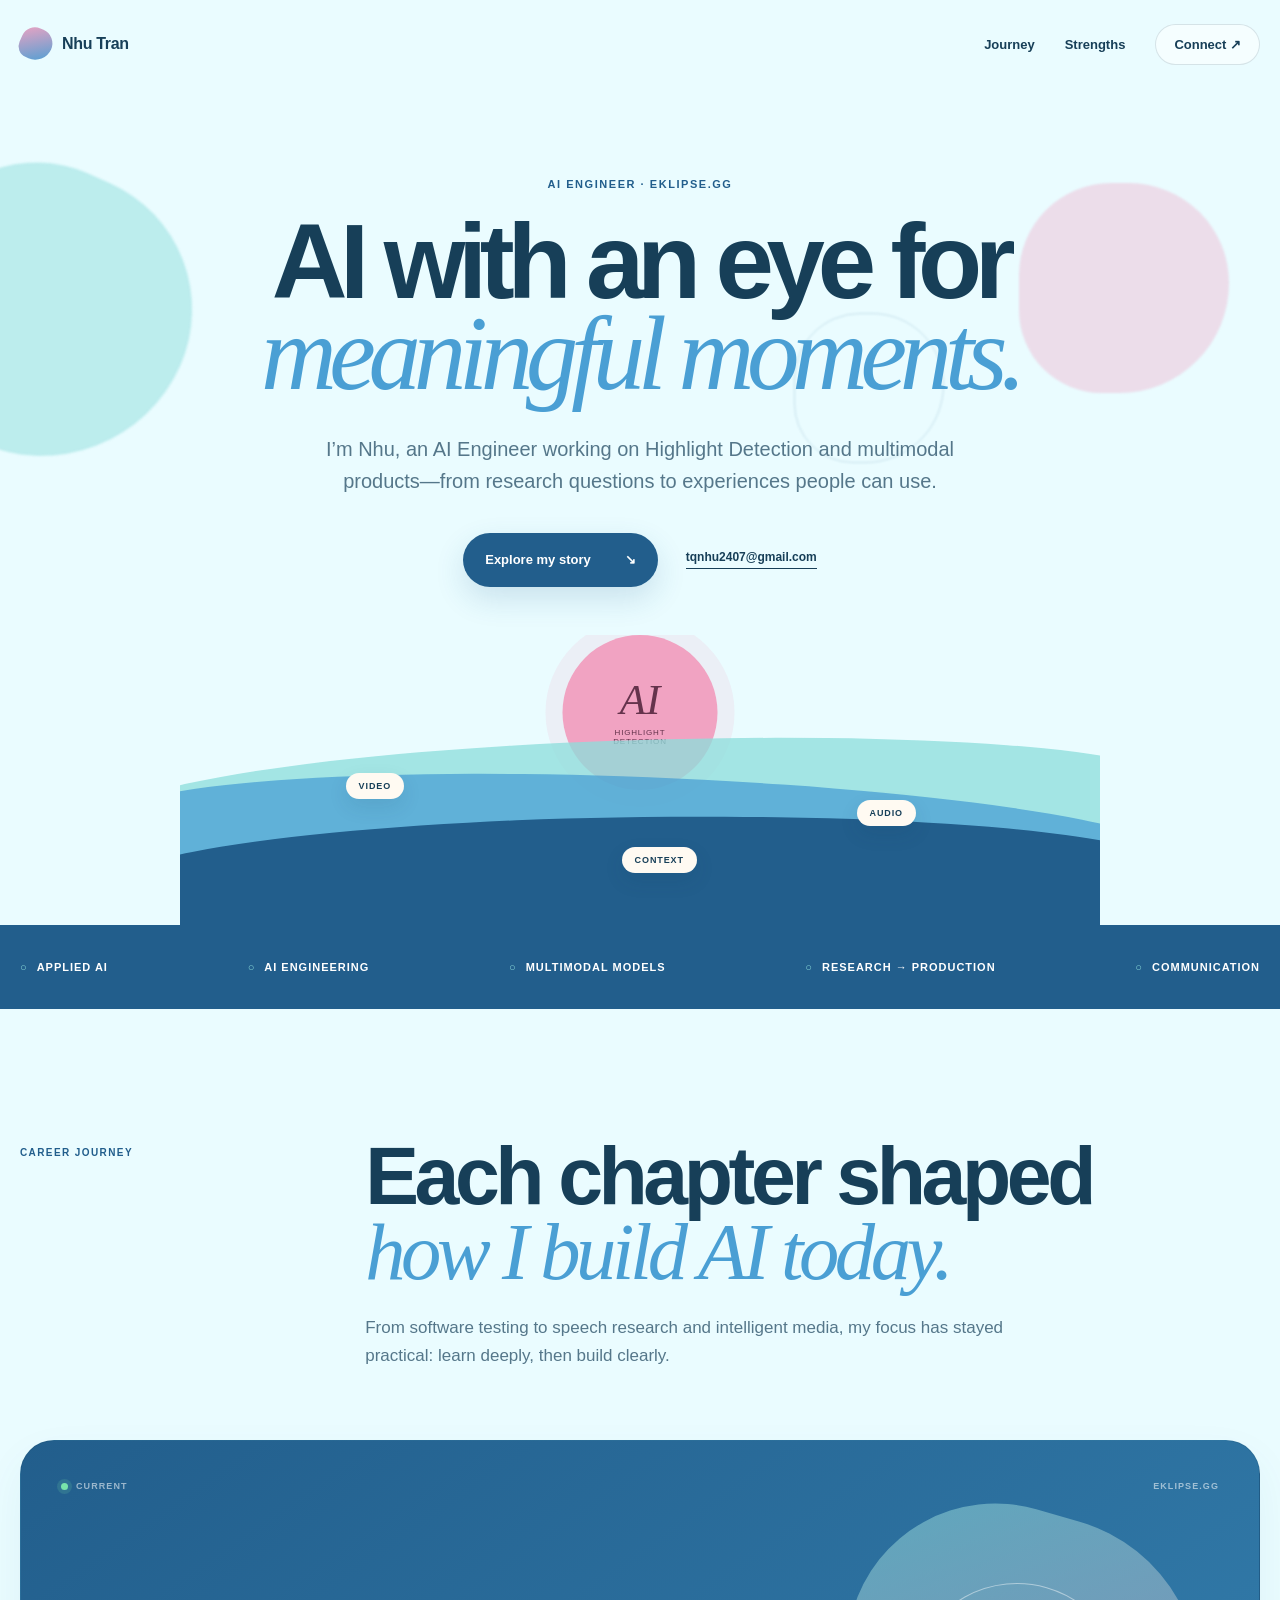
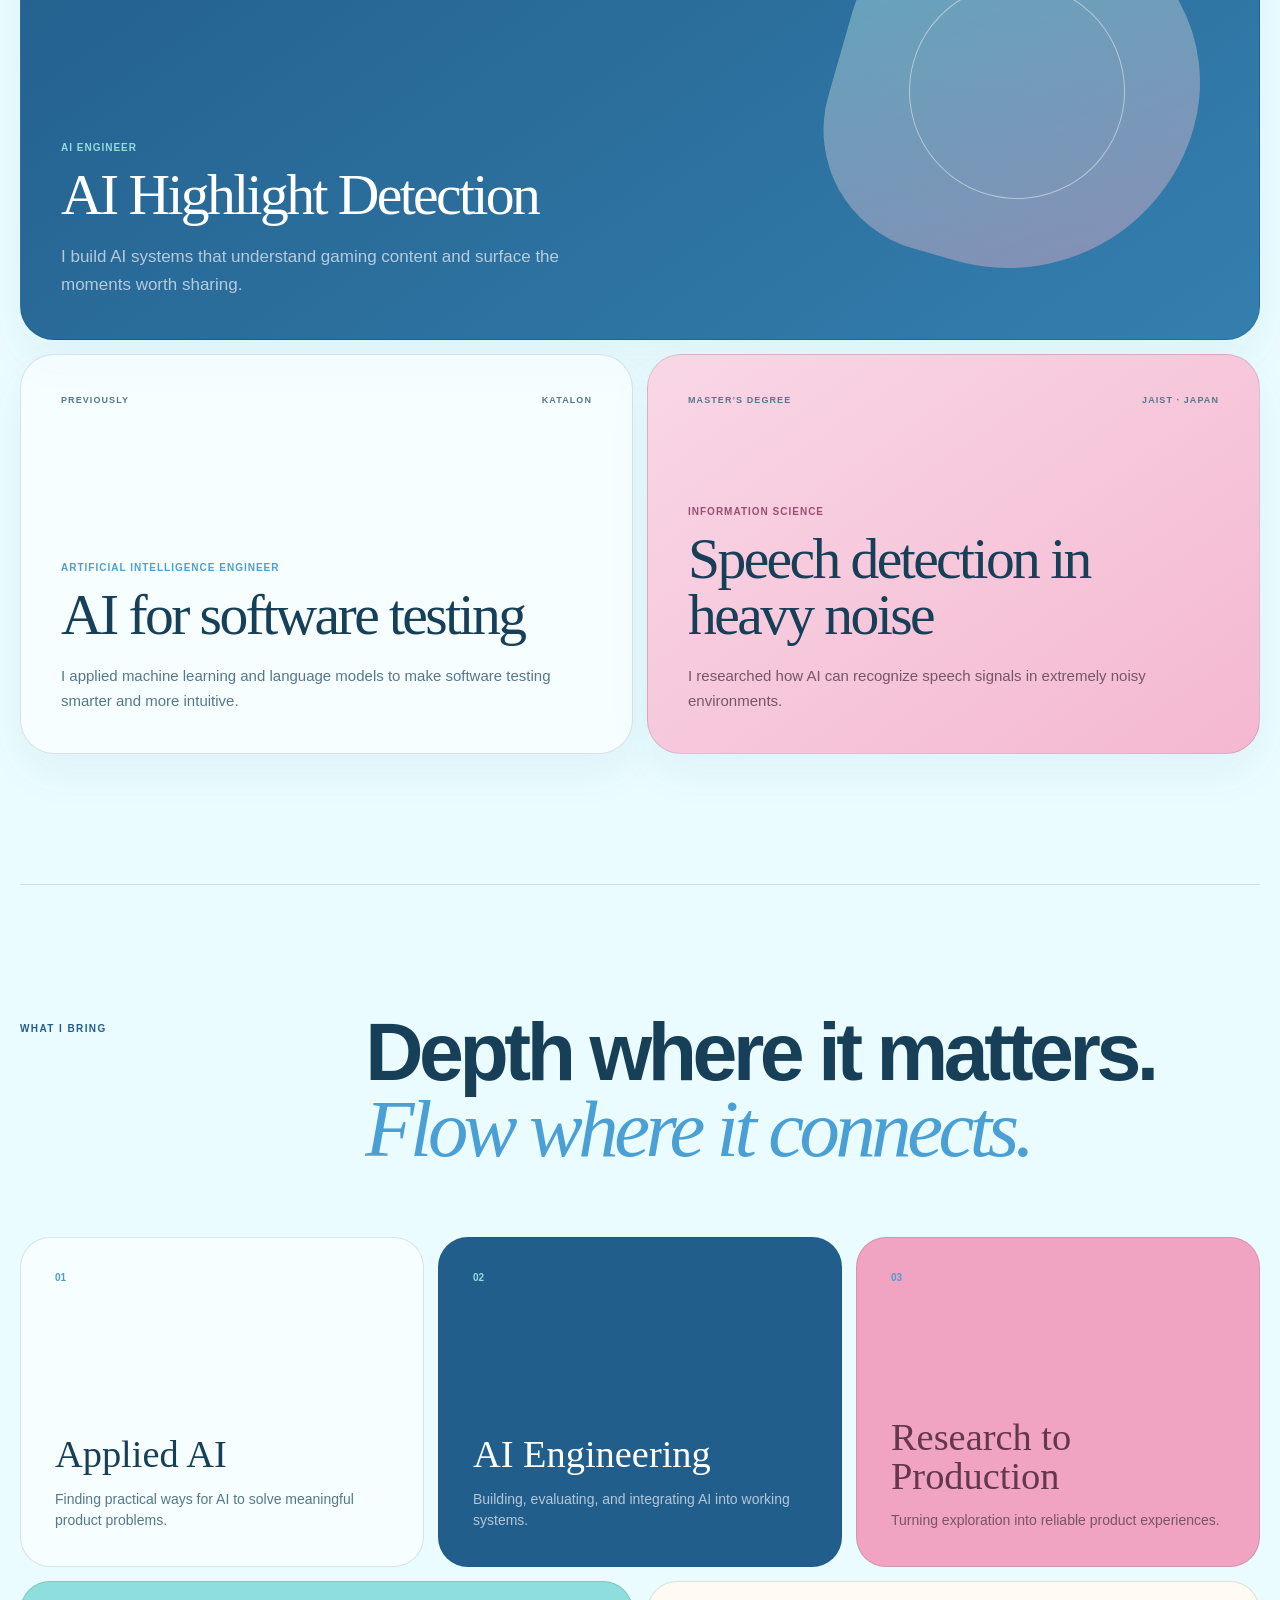
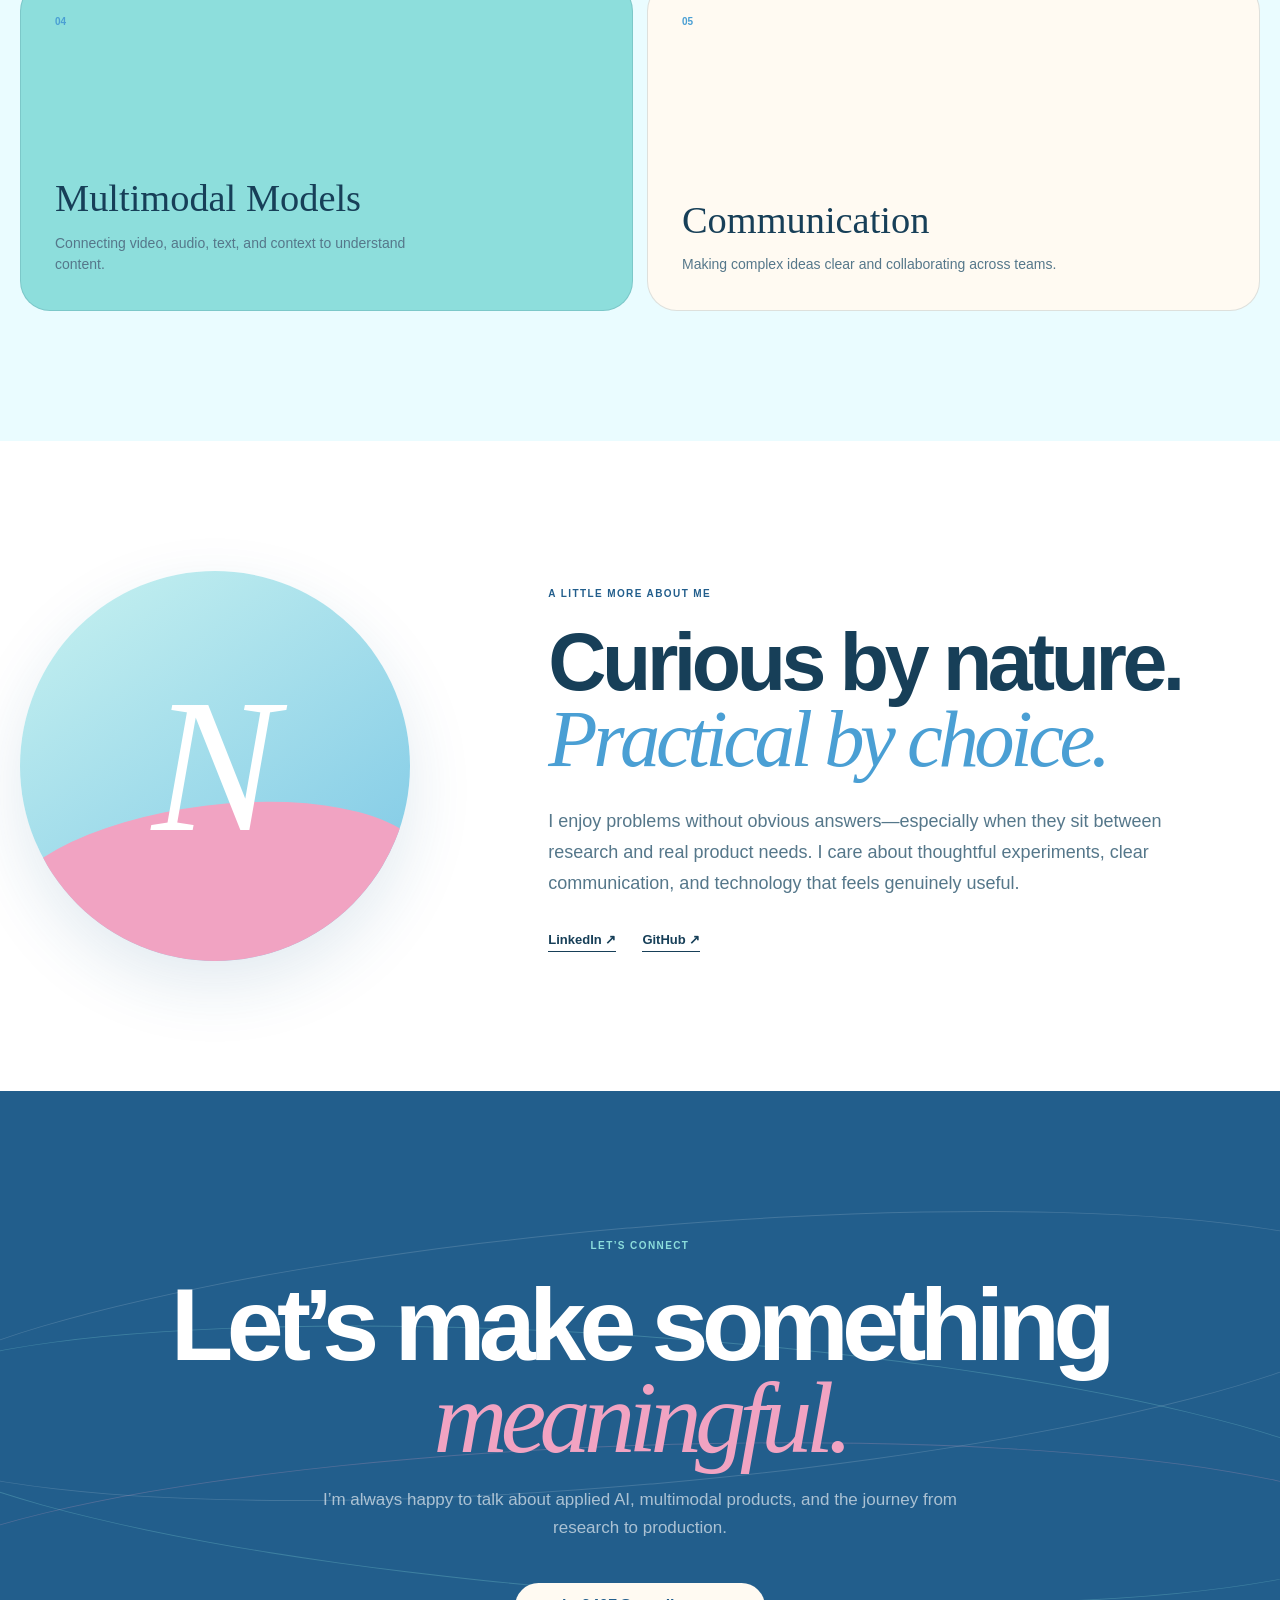
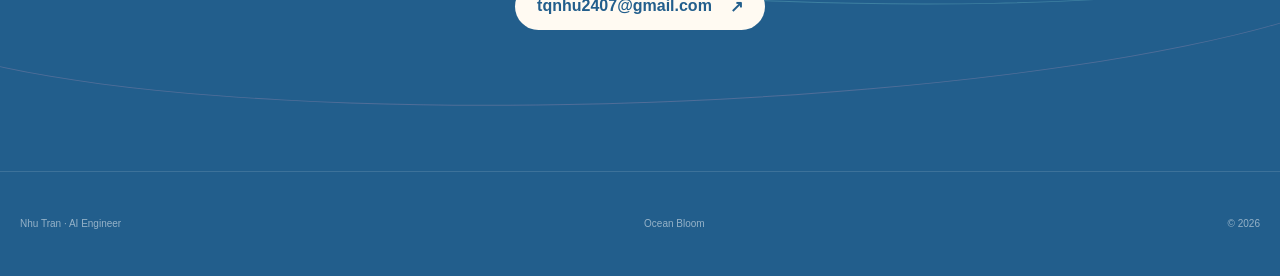
==== index.html @ f8440cf5 "Initial Ocean Bloom portfolio" ====
<!doctype html>
<html lang="en">
  <head>
    <meta charset="UTF-8" />
    <meta name="viewport" content="width=device-width, initial-scale=1.0" />
    <meta name="description" content="Portfolio of Tran Quynh Nhu, an AI Engineer working on AI Highlight Detection, applied AI, and multimodal products." />
    <meta name="theme-color" content="#eafcff" />
    <meta property="og:type" content="website" />
    <meta property="og:title" content="Tran Quynh Nhu — AI Engineer" />
    <meta property="og:description" content="Applied AI, Highlight Detection, multimodal models, and research-to-production engineering." />
    <meta property="og:image" content="/assets/og.png" />
    <meta name="twitter:card" content="summary_large_image" />
    <meta name="twitter:title" content="Tran Quynh Nhu — AI Engineer" />
    <meta name="twitter:description" content="Applied AI, Highlight Detection, multimodal models, and research-to-production engineering." />
    <meta name="twitter:image" content="/assets/og.png" />
    <title>Tran Quynh Nhu — AI Engineer</title>
    <link rel="icon" href="assets/favicon.svg" type="image/svg+xml" />
    <link rel="stylesheet" href="ocean-bloom.css" />
    <script src="script.js" defer></script>
  </head>
  <body>
    <a class="skip" href="#main">Skip to content</a>
    <header class="nav-wrap">
      <a class="logo" href="#top"><i></i>Nhu Tran</a>
      <nav><a href="#journey">Journey</a><a href="#strengths">Strengths</a><a class="contact-pill" href="mailto:tqnhu2407@gmail.com">Connect ↗</a></nav>
    </header>
    <main id="main">
      <section id="top" class="hero">
        <div class="bloom-field" aria-hidden="true"><span class="bloom bloom-a"></span><span class="bloom bloom-b"></span><span class="bloom bloom-c"></span></div>
        <div class="hero-copy reveal">
          <p class="eyebrow">AI Engineer · Eklipse.gg</p>
          <h1>AI with an eye for <em>meaningful moments.</em></h1>
          <p class="intro">I’m Nhu, an AI Engineer working on Highlight Detection and multimodal products—from research questions to experiences people can use.</p>
          <div class="hero-actions"><a class="primary" href="#journey">Explore my story <span>↘</span></a><a class="text-link" href="mailto:tqnhu2407@gmail.com">tqnhu2407@gmail.com</a></div>
        </div>
        <div class="ocean-stage reveal" aria-label="Abstract ocean waves representing multimodal signals">
          <div class="sun-disc"><span>AI</span><small>highlight<br />detection</small></div>
          <div class="water water-back"></div><div class="water water-mid"></div><div class="water water-front"></div>
          <div class="signal-label label-video">Video</div><div class="signal-label label-audio">Audio</div><div class="signal-label label-context">Context</div>
        </div>
      </section>
      <div class="tide-line"><span>Applied AI</span><span>AI Engineering</span><span>Multimodal Models</span><span>Research → Production</span><span>Communication</span></div>

      <section id="journey" class="section ocean-journey">
        <div class="section-head reveal">
          <p class="section-kicker">Career journey</p>
          <h2>Each chapter shaped<br /><em>how I build AI today.</em></h2>
          <p>From software testing to speech research and intelligent media, my focus has stayed practical: learn deeply, then build clearly.</p>
        </div>
        <div class="story-waterline">
          <article class="story-card story-current reveal">
            <div class="story-meta"><span><i></i> Current</span><span>Eklipse.gg</span></div>
            <div><p>AI Engineer</p><h3>AI Highlight Detection</h3><small>I build AI systems that understand gaming content and surface the moments worth sharing.</small></div>
            <span class="story-bloom" aria-hidden="true"></span>
          </article>
          <article class="story-card reveal">
            <div class="story-meta"><span>Previously</span><span>Katalon</span></div>
            <div><p>Artificial Intelligence Engineer</p><h3>AI for software testing</h3><small>I applied machine learning and language models to make software testing smarter and more intuitive.</small></div>
          </article>
          <article class="story-card story-study reveal">
            <div class="story-meta"><span>Master’s degree</span><span>JAIST · Japan</span></div>
            <div><p>Information Science</p><h3>Speech detection in heavy noise</h3><small>I researched how AI can recognize speech signals in extremely noisy environments.</small></div>
          </article>
        </div>
      </section>

      <section id="strengths" class="section ocean-strengths">
        <div class="section-head reveal">
          <p class="section-kicker">What I bring</p>
          <h2>Depth where it matters.<br /><em>Flow where it connects.</em></h2>
        </div>
        <div class="strength-pool">
          <article class="pool-card pool-applied reveal"><span>01</span><h3>Applied AI</h3><p>Finding practical ways for AI to solve meaningful product problems.</p></article>
          <article class="pool-card pool-engineering reveal"><span>02</span><h3>AI Engineering</h3><p>Building, evaluating, and integrating AI into working systems.</p></article>
          <article class="pool-card pool-research reveal"><span>03</span><h3>Research to Production</h3><p>Turning exploration into reliable product experiences.</p></article>
          <article class="pool-card pool-multimodal reveal"><span>04</span><h3>Multimodal Models</h3><p>Connecting video, audio, text, and context to understand content.</p></article>
          <article class="pool-card pool-communication reveal"><span>05</span><h3>Communication</h3><p>Making complex ideas clear and collaborating across teams.</p></article>
        </div>
      </section>

      <section class="ocean-about">
        <div class="about-art reveal" aria-hidden="true"><span></span><i>N</i></div>
        <div class="about-copy reveal">
          <p class="section-kicker">A little more about me</p>
          <h2>Curious by nature.<br /><em>Practical by choice.</em></h2>
          <p>I enjoy problems without obvious answers—especially when they sit between research and real product needs. I care about thoughtful experiments, clear communication, and technology that feels genuinely useful.</p>
          <div class="socials"><a href="https://www.linkedin.com/in/tqnhu2407/" target="_blank" rel="noreferrer">LinkedIn ↗</a><a href="https://github.com/tqnhu2407" target="_blank" rel="noreferrer">GitHub ↗</a></div>
        </div>
      </section>

      <section class="ocean-contact">
        <div class="contact-waves" aria-hidden="true"><span></span><span></span><span></span></div>
        <div class="contact-copy reveal">
          <p class="section-kicker">Let’s connect</p>
          <h2>Let’s make something<br /><em>meaningful.</em></h2>
          <p>I’m always happy to talk about applied AI, multimodal products, and the journey from research to production.</p>
          <a href="mailto:tqnhu2407@gmail.com">tqnhu2407@gmail.com <span>↗</span></a>
        </div>
      </section>
    </main>
    <footer><span>Nhu Tran · AI Engineer</span><span>Ocean Bloom</span><span>© <span data-year>2026</span></span></footer>
  </body>
</html>
---- ocean-bloom.css ----
:root{--foam:#eafcff;--ink:#173f58;--muted:#55778a;--ocean:#4a9fd4;--deep:#225e8c;--aqua:#8ddedc;--pink:#f1a3c2;--cream:#fffaf2;--line:rgba(23,63,88,.14)}
*{box-sizing:border-box}html{scroll-behavior:smooth}body{margin:0;background:var(--foam);color:var(--ink);font-family:"Avenir Next",Inter,ui-sans-serif,-apple-system,BlinkMacSystemFont,"Segoe UI",sans-serif}.skip{position:fixed;top:8px;left:8px;transform:translateY(-160%);z-index:99;background:var(--ink);color:white;padding:10px}.skip:focus{transform:none}a{color:inherit}.variant-switcher{min-height:38px;padding:0 max(20px,calc((100vw - 1240px)/2));display:flex;align-items:center;justify-content:flex-end;gap:22px;background:var(--deep);color:white;font-size:10px}.variant-switcher span{margin-right:auto;color:#c9f5f2;text-transform:uppercase;letter-spacing:.1em}.variant-switcher a{text-decoration:none;opacity:.63}.variant-switcher a:hover{opacity:1}
.nav-wrap{width:min(calc(100% - 40px),1240px);min-height:88px;margin:auto;display:flex;align-items:center;justify-content:space-between}.logo{display:flex;align-items:center;gap:10px;text-decoration:none;font-size:16px;font-weight:760;letter-spacing:-.02em}.logo i{width:32px;height:32px;border-radius:48% 52% 60% 40%;background:linear-gradient(145deg,var(--pink),var(--ocean));transform:rotate(24deg)}nav{display:flex;align-items:center;gap:30px}nav a{text-decoration:none;font-size:13px;font-weight:650}.contact-pill{padding:12px 18px;border:1px solid var(--line);border-radius:999px;background:rgba(255,255,255,.5)}
.hero{position:relative;min-height:800px;padding:60px max(20px,calc((100vw - 1240px)/2)) 0;display:grid;grid-template-columns:1fr;overflow:hidden}.bloom-field{position:absolute;inset:0;pointer-events:none}.bloom{position:absolute;border-radius:48% 52% 57% 43%;filter:blur(1px);animation:float 8s ease-in-out infinite alternate}.bloom-a{width:290px;height:290px;left:-100px;top:80px;background:rgba(141,222,220,.5);transform:rotate(24deg)}.bloom-b{width:210px;height:210px;right:4%;top:95px;background:rgba(241,163,194,.35);animation-delay:-3s}.bloom-c{width:150px;height:150px;left:62%;top:225px;border:1px solid rgba(34,94,140,.18);animation-delay:-5s}.hero-copy{position:relative;z-index:3;max-width:1050px;margin:30px auto 0;text-align:center}.eyebrow{margin:0 0 26px;color:var(--deep);font-size:11px;font-weight:750;text-transform:uppercase;letter-spacing:.14em}h1{margin:0;font-size:clamp(62px,8.2vw,118px);line-height:.88;letter-spacing:-.07em;font-weight:600}h1 em{display:block;font-family:Georgia,"Times New Roman",serif;font-weight:400;color:var(--ocean)}.intro{max-width:670px;margin:32px auto 0;color:var(--muted);font-size:20px;line-height:1.6}.hero-actions{margin-top:36px;display:flex;align-items:center;justify-content:center;gap:28px}.primary{min-height:54px;padding:0 22px;display:inline-flex;align-items:center;gap:34px;border-radius:999px;background:var(--deep);color:white;text-decoration:none;font-size:13px;font-weight:750;box-shadow:0 12px 30px rgba(34,94,140,.16)}.text-link{padding-bottom:4px;border-bottom:1px solid currentColor;text-decoration:none;font-size:12px;font-weight:700}
.ocean-stage{position:relative;z-index:2;align-self:end;width:min(100%,920px);height:290px;margin:48px auto 0;overflow:hidden}.sun-disc{position:absolute;z-index:2;left:50%;top:0;width:155px;height:155px;transform:translateX(-50%);display:flex;flex-direction:column;align-items:center;justify-content:center;border-radius:50%;background:var(--pink);color:#65334c;box-shadow:0 0 0 17px rgba(241,163,194,.15)}.sun-disc span{font:italic 43px/1 Georgia,serif}.sun-disc small{margin-top:7px;font-size:8px;text-transform:uppercase;letter-spacing:.1em;text-align:center}.water{position:absolute;left:-8%;width:116%;height:220px;border-radius:48% 52% 0 0/28% 28% 0 0}.water-back{z-index:3;top:105px;background:rgba(141,222,220,.76);transform:rotate(-2deg)}.water-mid{z-index:4;top:142px;background:rgba(74,159,212,.74);transform:rotate(2deg)}.water-front{z-index:5;top:182px;background:var(--deep);transform:rotate(-1deg)}.signal-label{position:absolute;z-index:6;padding:8px 13px;border-radius:999px;background:var(--cream);box-shadow:0 8px 20px rgba(23,63,88,.1);font-size:9px;font-weight:800;text-transform:uppercase;letter-spacing:.1em}.label-video{left:18%;top:138px}.label-audio{right:20%;top:165px}.label-context{left:48%;top:212px}.tide-line{min-height:84px;padding:0 max(20px,calc((100vw - 1240px)/2));display:flex;align-items:center;justify-content:space-between;gap:24px;background:var(--deep);color:white;font-size:11px;font-weight:700;text-transform:uppercase;letter-spacing:.09em}.tide-line span::before{content:"○";margin-right:9px;color:var(--aqua)}
.reveal{opacity:0;transform:translateY(20px);transition:opacity .7s ease,transform .7s ease}.reveal.is-visible{opacity:1;transform:none}@keyframes float{to{transform:translateY(18px) rotate(12deg)}}
.section{width:min(calc(100% - 40px),1240px);margin:auto;padding:130px 0}.section-head{display:grid;grid-template-columns:.3fr 1fr;gap:28px 6vw;align-items:start;margin-bottom:70px}.section-kicker{margin:8px 0 0;color:var(--deep);font-size:10px;font-weight:800;text-transform:uppercase;letter-spacing:.14em}.section-head h2,.about-copy h2{margin:0;font-size:clamp(48px,6.3vw,82px);line-height:.94;letter-spacing:-.055em;font-weight:600}.section-head h2 em,.about-copy h2 em{font-family:Georgia,"Times New Roman",serif;font-weight:400;color:var(--ocean)}.section-head>p:last-child{grid-column:2;max-width:650px;margin:-4px 0 0;color:var(--muted);font-size:17px;line-height:1.65}
.story-waterline{display:grid;grid-template-columns:1fr 1fr;gap:14px}.story-card{position:relative;min-height:400px;padding:40px;display:flex;flex-direction:column;overflow:hidden;border:1px solid var(--line);border-radius:34px;background:rgba(255,255,255,.55);box-shadow:0 18px 45px rgba(34,94,140,.06)}.story-current{min-height:500px;grid-column:1/-1;background:linear-gradient(145deg,var(--deep),#347fae);color:white}.story-study{background:linear-gradient(145deg,#f9d7e6,#f4b8d0)}.story-meta{position:relative;z-index:2;display:flex;justify-content:space-between;gap:20px;color:var(--muted);font-size:9px;font-weight:800;text-transform:uppercase;letter-spacing:.12em}.story-current .story-meta{color:rgba(255,255,255,.55)}.story-meta span:first-child{display:flex;align-items:center;gap:8px}.story-meta i{width:7px;height:7px;border-radius:50%;background:#78e4aa;box-shadow:0 0 0 4px rgba(120,228,170,.15)}.story-card>div:nth-child(2){position:relative;z-index:2;max-width:630px;margin-top:auto}.story-card>div:nth-child(2)>p{margin:0 0 14px;color:var(--ocean);font-size:10px;font-weight:800;text-transform:uppercase;letter-spacing:.1em}.story-current>div:nth-child(2)>p{color:var(--aqua)}.story-study>div:nth-child(2)>p{color:#9a4e72}.story-card h3{margin:0;font:400 clamp(34px,4.5vw,60px)/.98 Georgia,"Times New Roman",serif;letter-spacing:-.045em}.story-card small{display:block;max-width:550px;margin-top:20px;color:var(--muted);font-size:15px;line-height:1.65}.story-current small{color:rgba(255,255,255,.65);font-size:17px}.story-study small{color:#75556a}.story-bloom{position:absolute;width:360px;height:360px;right:5%;top:14%;border-radius:47% 53% 61% 39%;background:linear-gradient(145deg,rgba(141,222,220,.52),rgba(241,163,194,.45));transform:rotate(16deg)}.story-bloom::before{content:"";position:absolute;inset:20%;border:1px solid rgba(255,255,255,.45);border-radius:50%}
.ocean-strengths{border-top:1px solid var(--line)}.strength-pool{display:grid;grid-template-columns:repeat(6,1fr);gap:14px}.pool-card{min-height:330px;padding:34px;grid-column:span 2;display:flex;flex-direction:column;border-radius:30px;background:rgba(255,255,255,.55);border:1px solid var(--line)}.pool-card:nth-child(4),.pool-card:nth-child(5){grid-column:span 3}.pool-card>span{color:var(--ocean);font-size:10px;font-weight:850}.pool-card h3{margin:auto 0 15px;font:400 clamp(27px,3vw,40px)/1 Georgia,"Times New Roman",serif}.pool-card p{max-width:380px;margin:0;color:var(--muted);font-size:14px;line-height:1.55}.pool-engineering{background:var(--deep);color:white}.pool-engineering p{color:rgba(255,255,255,.65)}.pool-engineering>span{color:var(--aqua)}.pool-research{background:var(--pink);color:#63374d}.pool-research p{color:#765568}.pool-multimodal{background:var(--aqua)}.pool-communication{background:var(--cream)}
.ocean-about{padding:130px max(20px,calc((100vw - 1240px)/2));display:grid;grid-template-columns:.72fr 1.28fr;gap:10vw;align-items:center;background:white}.about-art{position:relative;width:min(100%,390px);aspect-ratio:1;display:grid;place-items:center;border-radius:50%;background:linear-gradient(145deg,#c8f2f0,#78c5e5);overflow:hidden;box-shadow:0 24px 65px rgba(34,94,140,.13)}.about-art>span{position:absolute;width:110%;height:44%;left:-5%;bottom:-4%;border-radius:50% 50% 0 0;background:var(--pink);transform:rotate(-7deg)}.about-art i{position:relative;z-index:2;font:italic clamp(100px,15vw,190px)/1 Georgia,serif;color:white}.about-copy .section-kicker{margin-bottom:26px}.about-copy>p:last-of-type{max-width:680px;margin:30px 0 0;color:var(--muted);font-size:18px;line-height:1.7}.socials{display:flex;gap:26px;margin-top:34px}.socials a{padding-bottom:4px;border-bottom:1px solid currentColor;text-decoration:none;font-size:13px;font-weight:700}
.ocean-contact{position:relative;min-height:680px;padding:120px 20px;display:grid;place-items:center;overflow:hidden;background:var(--deep);color:white;text-align:center}.contact-waves{position:absolute;inset:0}.contact-waves span{position:absolute;width:120%;height:38%;left:-10%;border:1px solid rgba(255,255,255,.15);border-radius:50%;transform:rotate(-5deg)}.contact-waves span:nth-child(1){top:20%}.contact-waves span:nth-child(2){top:36%;border-color:rgba(141,222,220,.26);transform:rotate(4deg)}.contact-waves span:nth-child(3){top:52%;border-color:rgba(241,163,194,.22);transform:rotate(-2deg)}.contact-copy{position:relative;z-index:2}.contact-copy .section-kicker{color:var(--aqua)}.contact-copy h2{margin:28px 0 22px;font-size:clamp(55px,8vw,104px);line-height:.9;letter-spacing:-.065em}.contact-copy h2 em{font-family:Georgia,"Times New Roman",serif;font-weight:400;color:var(--pink)}.contact-copy>p:not(.section-kicker){max-width:640px;margin:auto;color:rgba(255,255,255,.62);font-size:17px;line-height:1.6}.contact-copy>a{display:inline-flex;gap:18px;margin-top:42px;padding:14px 22px;border-radius:999px;background:var(--cream);color:var(--deep);text-decoration:none;font-size:16px;font-weight:750}footer{min-height:105px;padding:0 max(20px,calc((100vw - 1240px)/2));display:flex;align-items:center;justify-content:space-between;gap:25px;background:var(--deep);color:rgba(255,255,255,.52);border-top:1px solid rgba(255,255,255,.12);font-size:10px}
@media(max-width:900px){.hero{min-height:760px}.variant-switcher a:nth-of-type(2){display:none}.tide-line span:nth-child(n+4){display:none}.section-head{grid-template-columns:1fr}.section-head>p:last-child{grid-column:1}.story-bloom{opacity:.28}.story-card>div:nth-child(2){max-width:70%}.pool-card{grid-column:span 3}.pool-card:nth-child(4),.pool-card:nth-child(5){grid-column:span 3}.ocean-about{grid-template-columns:1fr;gap:70px}.about-art{width:min(70vw,370px)}}
@media(max-width:620px){.variant-switcher{gap:14px}.variant-switcher a:nth-of-type(1){display:none}.nav-wrap,.section{width:min(calc(100% - 28px),1240px)}nav>a:not(.contact-pill){display:none}.hero{min-height:740px;padding-top:48px}h1{font-size:clamp(54px,17vw,78px)}.intro{font-size:17px}.hero-actions{align-items:center;flex-direction:column}.ocean-stage{height:245px}.tide-line span:nth-child(n+3){display:none}.section{padding:95px 0}.section-head h2,.about-copy h2{font-size:clamp(45px,14vw,64px)}.story-waterline{grid-template-columns:1fr}.story-current{grid-column:auto}.story-card{min-height:390px;padding:30px}.story-card>div:nth-child(2){max-width:none}.story-bloom{width:260px;height:260px}.pool-card,.pool-card:nth-child(4),.pool-card:nth-child(5){grid-column:span 6;min-height:285px}.ocean-about{padding-top:95px;padding-bottom:95px}.contact-copy h2{font-size:clamp(52px,15vw,76px)}footer{padding:30px 20px;flex-direction:column}}
@media(prefers-reduced-motion:reduce){*{scroll-behavior:auto!important;animation:none!important;transition:none!important}.reveal{opacity:1;transform:none}}
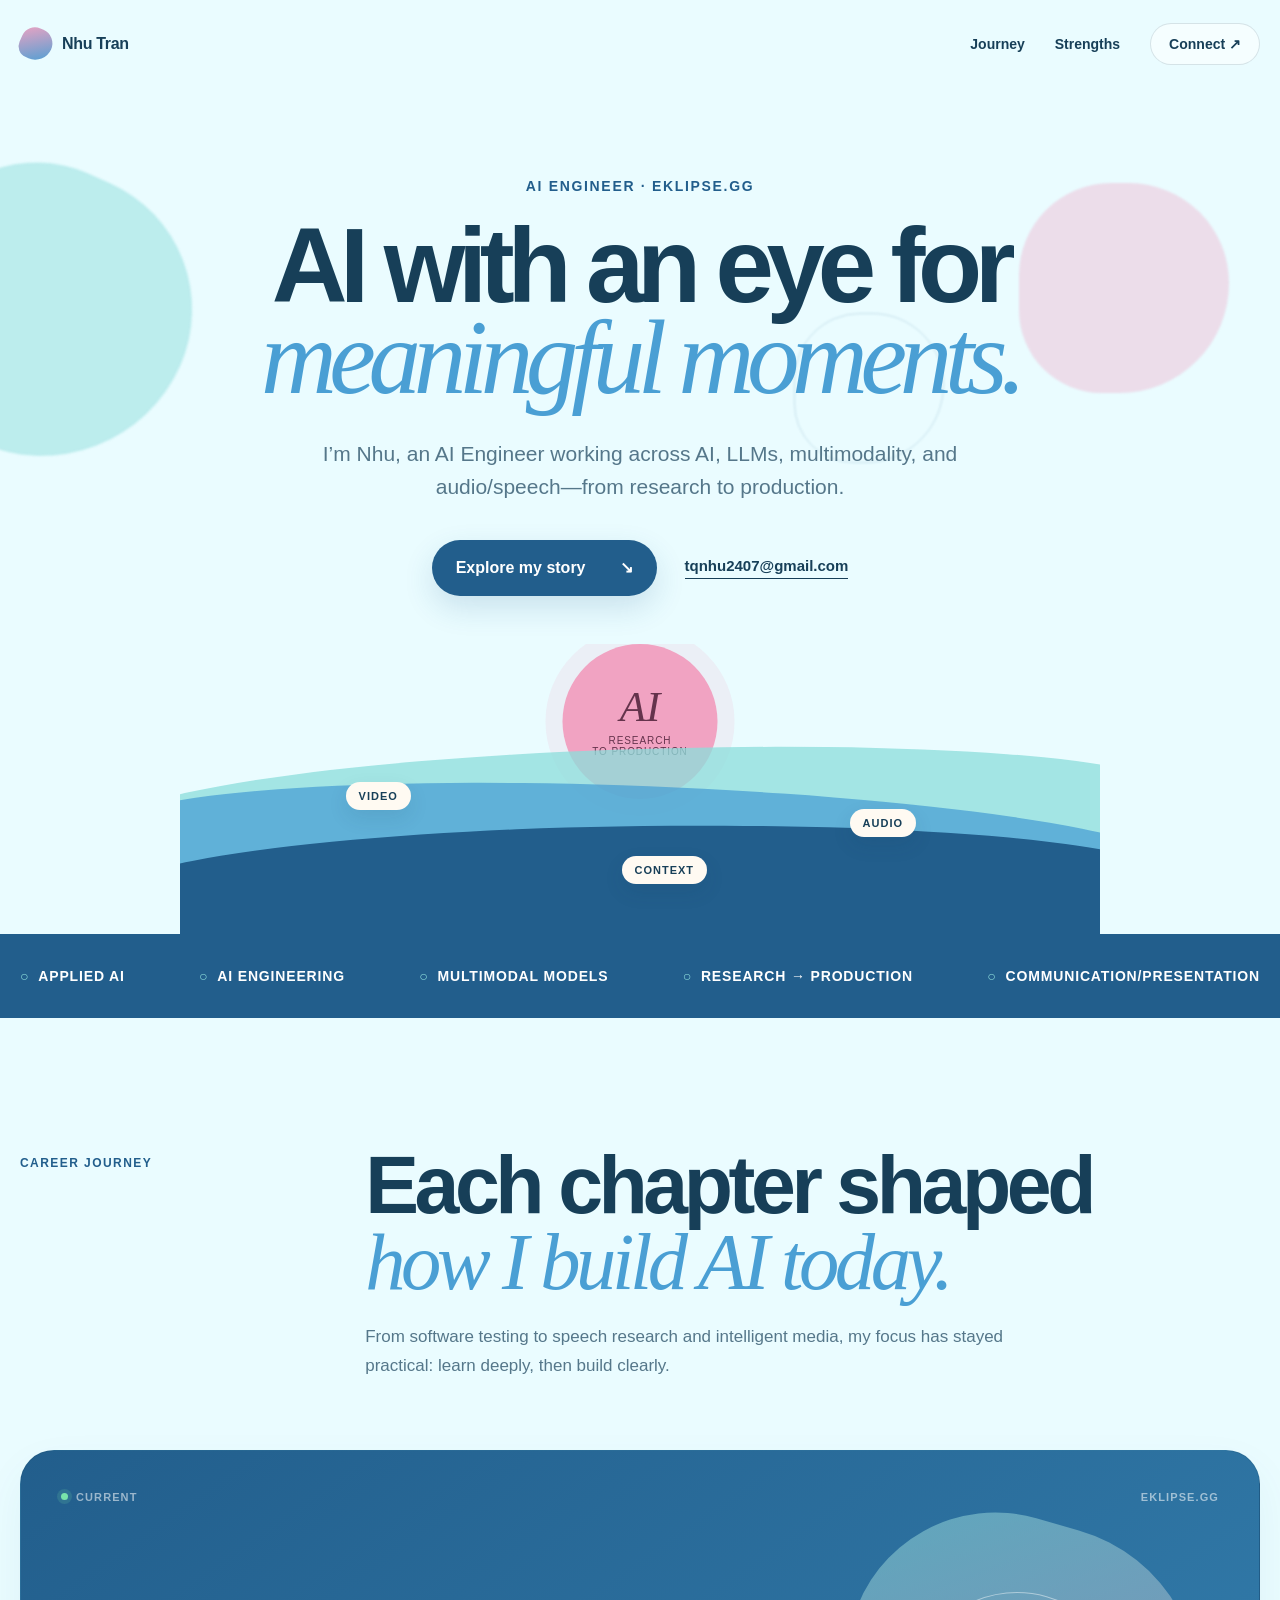
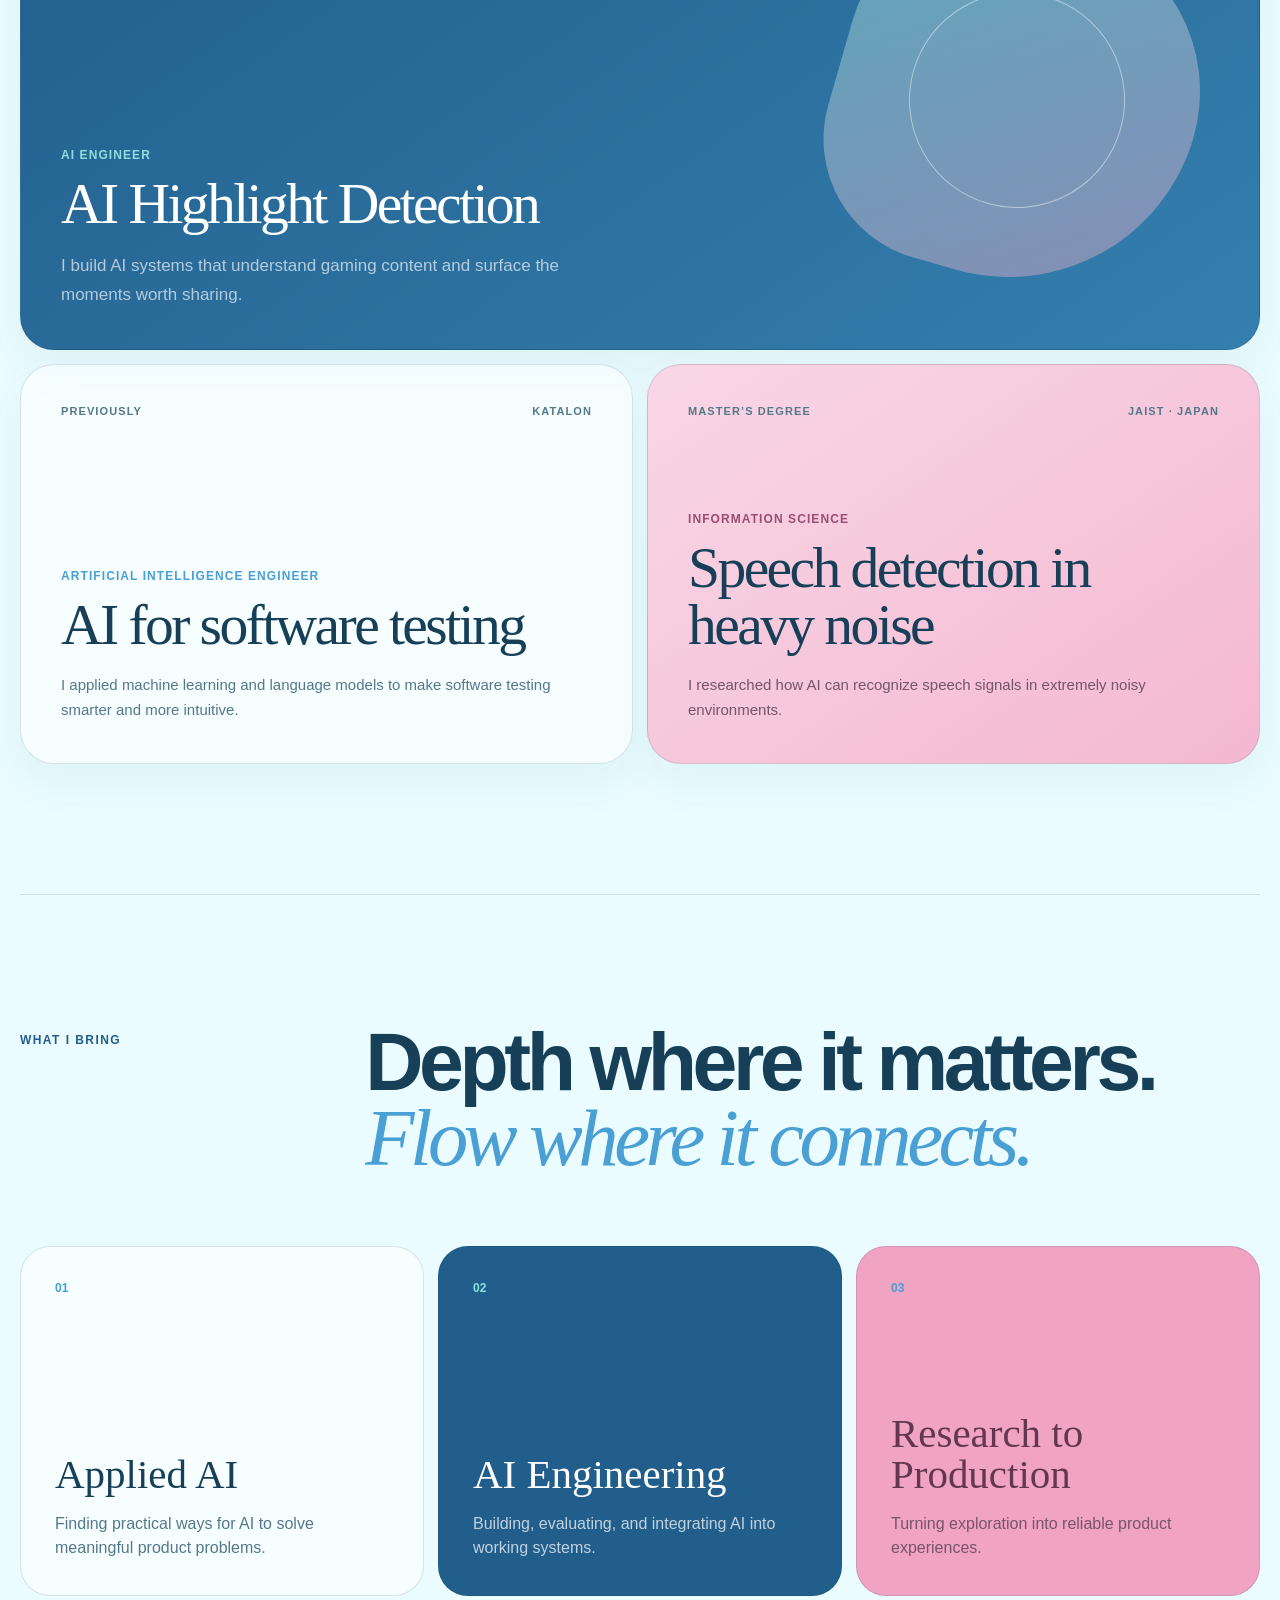
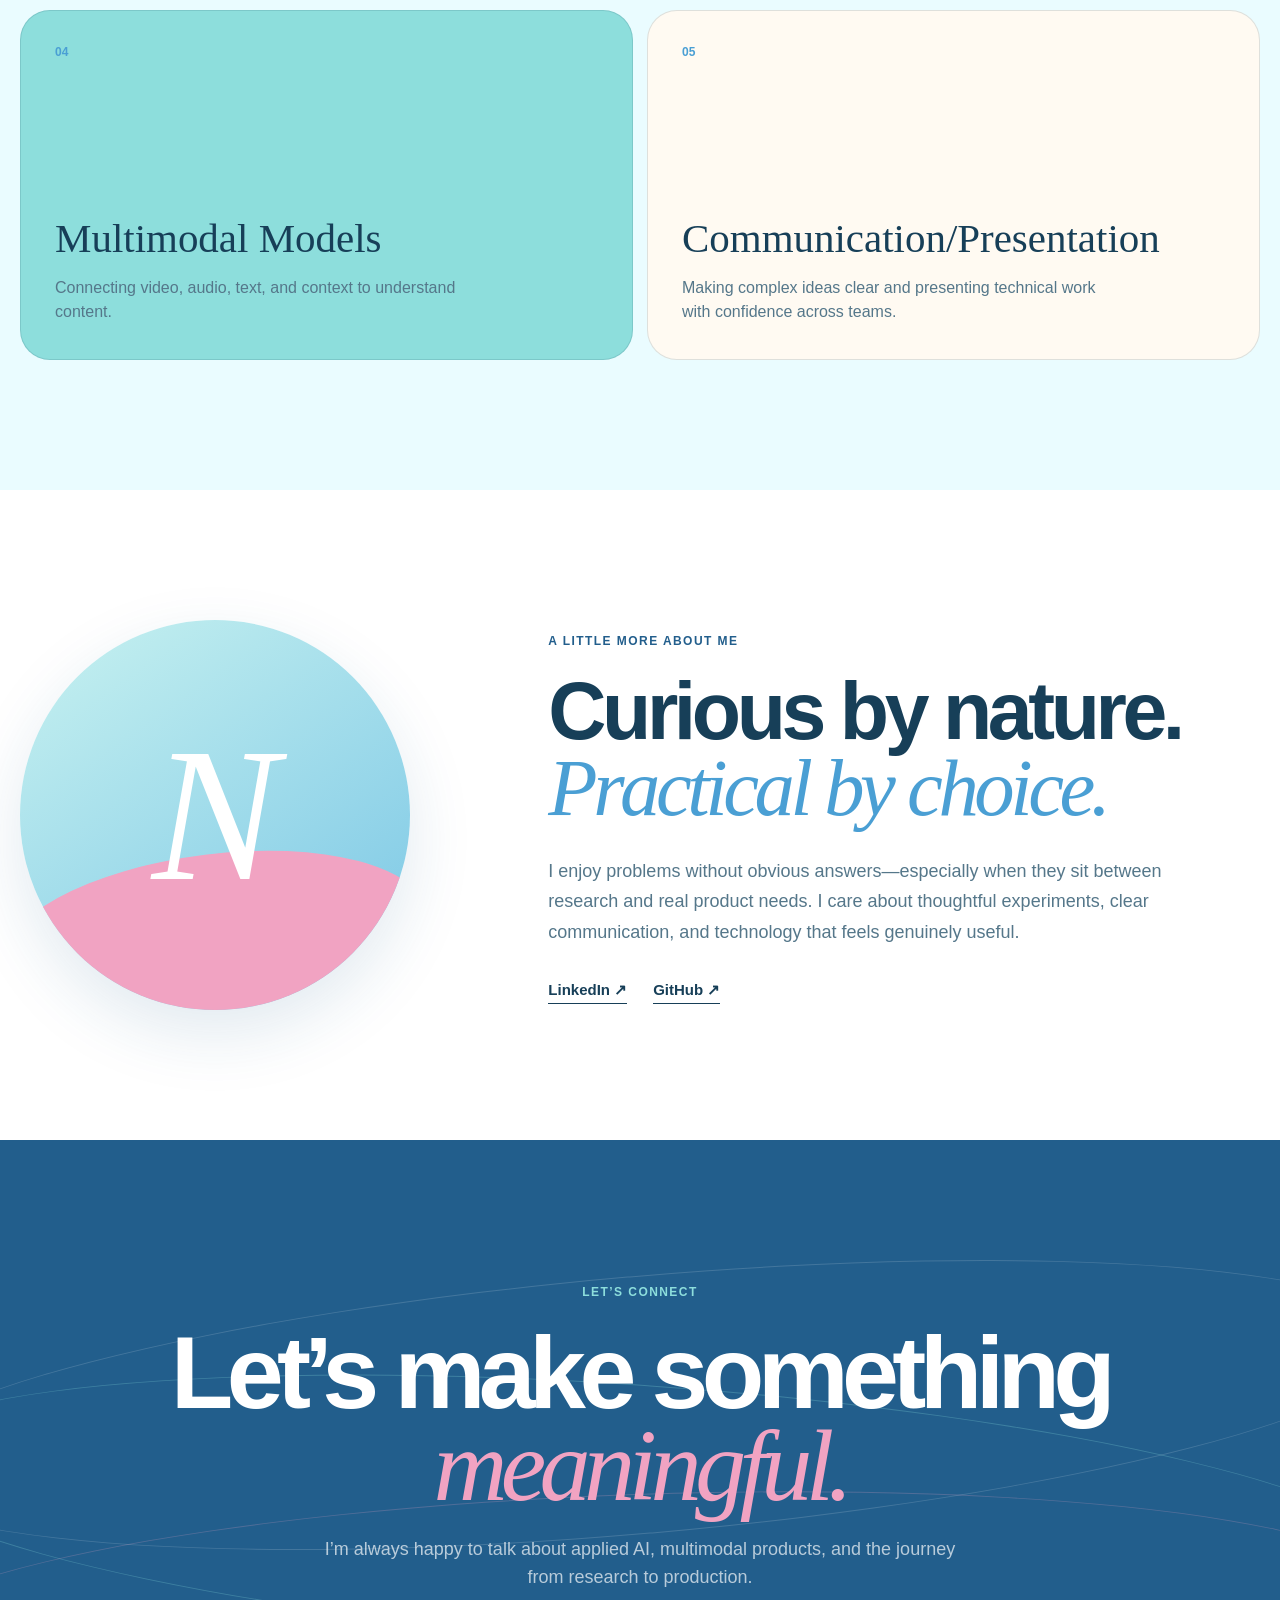
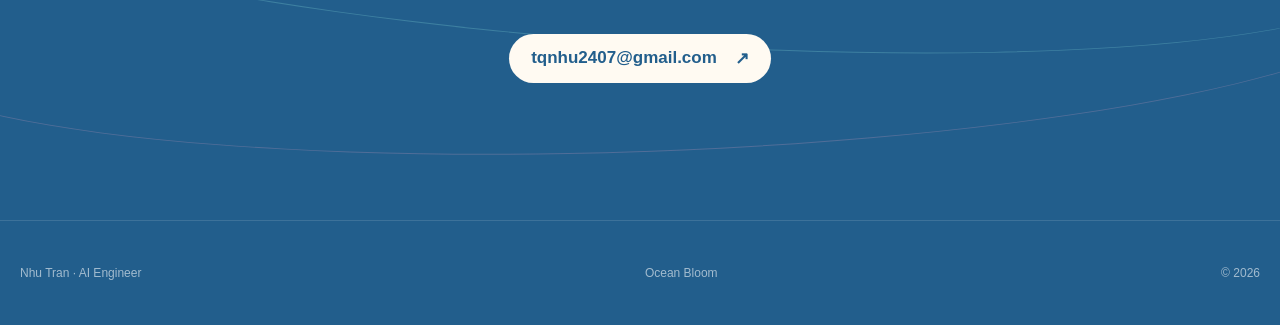
==== commit 0b152a72: "Refine portfolio copy and typography" ====
--- a/index.html
+++ b/index.html
@@ -3,17 +3,19 @@
   <head>
     <meta charset="UTF-8" />
     <meta name="viewport" content="width=device-width, initial-scale=1.0" />
-    <meta name="description" content="Portfolio of Tran Quynh Nhu, an AI Engineer working on AI Highlight Detection, applied AI, and multimodal products." />
+    <meta name="description" content="Portfolio of Tran Quynh Nhu, an AI Engineer working across AI, LLMs, multimodality, and audio/speech—from research to production." />
     <meta name="theme-color" content="#eafcff" />
     <meta property="og:type" content="website" />
+    <meta property="og:url" content="https://tqnhu-ai.vercel.app/" />
     <meta property="og:title" content="Tran Quynh Nhu — AI Engineer" />
-    <meta property="og:description" content="Applied AI, Highlight Detection, multimodal models, and research-to-production engineering." />
-    <meta property="og:image" content="/assets/og.png" />
+    <meta property="og:description" content="AI, LLMs, multimodality, and audio/speech—from research to production." />
+    <meta property="og:image" content="https://tqnhu-ai.vercel.app/assets/og.png" />
     <meta name="twitter:card" content="summary_large_image" />
     <meta name="twitter:title" content="Tran Quynh Nhu — AI Engineer" />
-    <meta name="twitter:description" content="Applied AI, Highlight Detection, multimodal models, and research-to-production engineering." />
-    <meta name="twitter:image" content="/assets/og.png" />
+    <meta name="twitter:description" content="AI, LLMs, multimodality, and audio/speech—from research to production." />
+    <meta name="twitter:image" content="https://tqnhu-ai.vercel.app/assets/og.png" />
     <title>Tran Quynh Nhu — AI Engineer</title>
+    <link rel="canonical" href="https://tqnhu-ai.vercel.app/" />
     <link rel="icon" href="assets/favicon.svg" type="image/svg+xml" />
     <link rel="stylesheet" href="ocean-bloom.css" />
     <script src="script.js" defer></script>
@@ -30,16 +32,16 @@
         <div class="hero-copy reveal">
           <p class="eyebrow">AI Engineer · Eklipse.gg</p>
           <h1>AI with an eye for <em>meaningful moments.</em></h1>
-          <p class="intro">I’m Nhu, an AI Engineer working on Highlight Detection and multimodal products—from research questions to experiences people can use.</p>
+          <p class="intro">I’m Nhu, an AI Engineer working across AI, LLMs, multimodality, and audio/speech—from research to production.</p>
           <div class="hero-actions"><a class="primary" href="#journey">Explore my story <span>↘</span></a><a class="text-link" href="mailto:tqnhu2407@gmail.com">tqnhu2407@gmail.com</a></div>
         </div>
         <div class="ocean-stage reveal" aria-label="Abstract ocean waves representing multimodal signals">
-          <div class="sun-disc"><span>AI</span><small>highlight<br />detection</small></div>
+          <div class="sun-disc"><span>AI</span><small>research<br />to production</small></div>
           <div class="water water-back"></div><div class="water water-mid"></div><div class="water water-front"></div>
           <div class="signal-label label-video">Video</div><div class="signal-label label-audio">Audio</div><div class="signal-label label-context">Context</div>
         </div>
       </section>
-      <div class="tide-line"><span>Applied AI</span><span>AI Engineering</span><span>Multimodal Models</span><span>Research → Production</span><span>Communication</span></div>
+      <div class="tide-line"><span>Applied AI</span><span>AI Engineering</span><span>Multimodal Models</span><span>Research → Production</span><span>Communication/Presentation</span></div>
 
       <section id="journey" class="section ocean-journey">
         <div class="section-head reveal">
@@ -74,7 +76,7 @@
           <article class="pool-card pool-engineering reveal"><span>02</span><h3>AI Engineering</h3><p>Building, evaluating, and integrating AI into working systems.</p></article>
           <article class="pool-card pool-research reveal"><span>03</span><h3>Research to Production</h3><p>Turning exploration into reliable product experiences.</p></article>
           <article class="pool-card pool-multimodal reveal"><span>04</span><h3>Multimodal Models</h3><p>Connecting video, audio, text, and context to understand content.</p></article>
-          <article class="pool-card pool-communication reveal"><span>05</span><h3>Communication</h3><p>Making complex ideas clear and collaborating across teams.</p></article>
+          <article class="pool-card pool-communication reveal"><span>05</span><h3>Communication/Presentation</h3><p>Making complex ideas clear and presenting technical work with confidence across teams.</p></article>
         </div>
       </section>
 
--- a/ocean-bloom.css
+++ b/ocean-bloom.css
@@ -1,14 +1,14 @@
 :root{--foam:#eafcff;--ink:#173f58;--muted:#55778a;--ocean:#4a9fd4;--deep:#225e8c;--aqua:#8ddedc;--pink:#f1a3c2;--cream:#fffaf2;--line:rgba(23,63,88,.14)}
 *{box-sizing:border-box}html{scroll-behavior:smooth}body{margin:0;background:var(--foam);color:var(--ink);font-family:"Avenir Next",Inter,ui-sans-serif,-apple-system,BlinkMacSystemFont,"Segoe UI",sans-serif}.skip{position:fixed;top:8px;left:8px;transform:translateY(-160%);z-index:99;background:var(--ink);color:white;padding:10px}.skip:focus{transform:none}a{color:inherit}.variant-switcher{min-height:38px;padding:0 max(20px,calc((100vw - 1240px)/2));display:flex;align-items:center;justify-content:flex-end;gap:22px;background:var(--deep);color:white;font-size:10px}.variant-switcher span{margin-right:auto;color:#c9f5f2;text-transform:uppercase;letter-spacing:.1em}.variant-switcher a{text-decoration:none;opacity:.63}.variant-switcher a:hover{opacity:1}
-.nav-wrap{width:min(calc(100% - 40px),1240px);min-height:88px;margin:auto;display:flex;align-items:center;justify-content:space-between}.logo{display:flex;align-items:center;gap:10px;text-decoration:none;font-size:16px;font-weight:760;letter-spacing:-.02em}.logo i{width:32px;height:32px;border-radius:48% 52% 60% 40%;background:linear-gradient(145deg,var(--pink),var(--ocean));transform:rotate(24deg)}nav{display:flex;align-items:center;gap:30px}nav a{text-decoration:none;font-size:13px;font-weight:650}.contact-pill{padding:12px 18px;border:1px solid var(--line);border-radius:999px;background:rgba(255,255,255,.5)}
-.hero{position:relative;min-height:800px;padding:60px max(20px,calc((100vw - 1240px)/2)) 0;display:grid;grid-template-columns:1fr;overflow:hidden}.bloom-field{position:absolute;inset:0;pointer-events:none}.bloom{position:absolute;border-radius:48% 52% 57% 43%;filter:blur(1px);animation:float 8s ease-in-out infinite alternate}.bloom-a{width:290px;height:290px;left:-100px;top:80px;background:rgba(141,222,220,.5);transform:rotate(24deg)}.bloom-b{width:210px;height:210px;right:4%;top:95px;background:rgba(241,163,194,.35);animation-delay:-3s}.bloom-c{width:150px;height:150px;left:62%;top:225px;border:1px solid rgba(34,94,140,.18);animation-delay:-5s}.hero-copy{position:relative;z-index:3;max-width:1050px;margin:30px auto 0;text-align:center}.eyebrow{margin:0 0 26px;color:var(--deep);font-size:11px;font-weight:750;text-transform:uppercase;letter-spacing:.14em}h1{margin:0;font-size:clamp(62px,8.2vw,118px);line-height:.88;letter-spacing:-.07em;font-weight:600}h1 em{display:block;font-family:Georgia,"Times New Roman",serif;font-weight:400;color:var(--ocean)}.intro{max-width:670px;margin:32px auto 0;color:var(--muted);font-size:20px;line-height:1.6}.hero-actions{margin-top:36px;display:flex;align-items:center;justify-content:center;gap:28px}.primary{min-height:54px;padding:0 22px;display:inline-flex;align-items:center;gap:34px;border-radius:999px;background:var(--deep);color:white;text-decoration:none;font-size:13px;font-weight:750;box-shadow:0 12px 30px rgba(34,94,140,.16)}.text-link{padding-bottom:4px;border-bottom:1px solid currentColor;text-decoration:none;font-size:12px;font-weight:700}
-.ocean-stage{position:relative;z-index:2;align-self:end;width:min(100%,920px);height:290px;margin:48px auto 0;overflow:hidden}.sun-disc{position:absolute;z-index:2;left:50%;top:0;width:155px;height:155px;transform:translateX(-50%);display:flex;flex-direction:column;align-items:center;justify-content:center;border-radius:50%;background:var(--pink);color:#65334c;box-shadow:0 0 0 17px rgba(241,163,194,.15)}.sun-disc span{font:italic 43px/1 Georgia,serif}.sun-disc small{margin-top:7px;font-size:8px;text-transform:uppercase;letter-spacing:.1em;text-align:center}.water{position:absolute;left:-8%;width:116%;height:220px;border-radius:48% 52% 0 0/28% 28% 0 0}.water-back{z-index:3;top:105px;background:rgba(141,222,220,.76);transform:rotate(-2deg)}.water-mid{z-index:4;top:142px;background:rgba(74,159,212,.74);transform:rotate(2deg)}.water-front{z-index:5;top:182px;background:var(--deep);transform:rotate(-1deg)}.signal-label{position:absolute;z-index:6;padding:8px 13px;border-radius:999px;background:var(--cream);box-shadow:0 8px 20px rgba(23,63,88,.1);font-size:9px;font-weight:800;text-transform:uppercase;letter-spacing:.1em}.label-video{left:18%;top:138px}.label-audio{right:20%;top:165px}.label-context{left:48%;top:212px}.tide-line{min-height:84px;padding:0 max(20px,calc((100vw - 1240px)/2));display:flex;align-items:center;justify-content:space-between;gap:24px;background:var(--deep);color:white;font-size:11px;font-weight:700;text-transform:uppercase;letter-spacing:.09em}.tide-line span::before{content:"○";margin-right:9px;color:var(--aqua)}
+.nav-wrap{width:min(calc(100% - 40px),1240px);min-height:88px;margin:auto;display:flex;align-items:center;justify-content:space-between}.logo{display:flex;align-items:center;gap:10px;text-decoration:none;font-size:16px;font-weight:760;letter-spacing:-.02em}.logo i{width:32px;height:32px;border-radius:48% 52% 60% 40%;background:linear-gradient(145deg,var(--pink),var(--ocean));transform:rotate(24deg)}nav{display:flex;align-items:center;gap:30px}nav a{text-decoration:none;font-size:14px;font-weight:650}.contact-pill{padding:12px 18px;border:1px solid var(--line);border-radius:999px;background:rgba(255,255,255,.5)}
+.hero{position:relative;min-height:800px;padding:60px max(20px,calc((100vw - 1240px)/2)) 0;display:grid;grid-template-columns:1fr;overflow:hidden}.bloom-field{position:absolute;inset:0;pointer-events:none}.bloom{position:absolute;border-radius:48% 52% 57% 43%;filter:blur(1px);animation:float 8s ease-in-out infinite alternate}.bloom-a{width:290px;height:290px;left:-100px;top:80px;background:rgba(141,222,220,.5);transform:rotate(24deg)}.bloom-b{width:210px;height:210px;right:4%;top:95px;background:rgba(241,163,194,.35);animation-delay:-3s}.bloom-c{width:150px;height:150px;left:62%;top:225px;border:1px solid rgba(34,94,140,.18);animation-delay:-5s}.hero-copy{position:relative;z-index:3;max-width:1050px;margin:30px auto 0;text-align:center}.eyebrow{margin:0 0 26px;color:var(--deep);font-size:14px;font-weight:750;text-transform:uppercase;letter-spacing:.12em}h1{margin:0;font-size:clamp(62px,8.2vw,118px);line-height:.88;letter-spacing:-.07em;font-weight:600}h1 em{display:block;font-family:Georgia,"Times New Roman",serif;font-weight:400;color:var(--ocean)}.intro{max-width:760px;margin:32px auto 0;color:var(--muted);font-size:21px;line-height:1.6}.hero-actions{margin-top:36px;display:flex;align-items:center;justify-content:center;gap:28px}.primary{min-height:56px;padding:0 24px;display:inline-flex;align-items:center;gap:34px;border-radius:999px;background:var(--deep);color:white;text-decoration:none;font-size:16px;font-weight:750;box-shadow:0 12px 30px rgba(34,94,140,.16)}.text-link{padding-bottom:4px;border-bottom:1px solid currentColor;text-decoration:none;font-size:15px;font-weight:700}
+.ocean-stage{position:relative;z-index:2;align-self:end;width:min(100%,920px);height:290px;margin:48px auto 0;overflow:hidden}.sun-disc{position:absolute;z-index:2;left:50%;top:0;width:155px;height:155px;transform:translateX(-50%);display:flex;flex-direction:column;align-items:center;justify-content:center;border-radius:50%;background:var(--pink);color:#65334c;box-shadow:0 0 0 17px rgba(241,163,194,.15)}.sun-disc span{font:italic 43px/1 Georgia,serif}.sun-disc small{margin-top:7px;font-size:10px;text-transform:uppercase;letter-spacing:.09em;text-align:center}.water{position:absolute;left:-8%;width:116%;height:220px;border-radius:48% 52% 0 0/28% 28% 0 0}.water-back{z-index:3;top:105px;background:rgba(141,222,220,.76);transform:rotate(-2deg)}.water-mid{z-index:4;top:142px;background:rgba(74,159,212,.74);transform:rotate(2deg)}.water-front{z-index:5;top:182px;background:var(--deep);transform:rotate(-1deg)}.signal-label{position:absolute;z-index:6;padding:8px 13px;border-radius:999px;background:var(--cream);box-shadow:0 8px 20px rgba(23,63,88,.1);font-size:11px;font-weight:800;text-transform:uppercase;letter-spacing:.09em}.label-video{left:18%;top:138px}.label-audio{right:20%;top:165px}.label-context{left:48%;top:212px}.tide-line{min-height:84px;padding:0 max(20px,calc((100vw - 1240px)/2));display:flex;align-items:center;justify-content:space-between;gap:20px;background:var(--deep);color:white;font-size:14px;font-weight:700;text-transform:uppercase;letter-spacing:.06em}.tide-line span::before{content:"○";margin-right:9px;color:var(--aqua)}
 .reveal{opacity:0;transform:translateY(20px);transition:opacity .7s ease,transform .7s ease}.reveal.is-visible{opacity:1;transform:none}@keyframes float{to{transform:translateY(18px) rotate(12deg)}}
-.section{width:min(calc(100% - 40px),1240px);margin:auto;padding:130px 0}.section-head{display:grid;grid-template-columns:.3fr 1fr;gap:28px 6vw;align-items:start;margin-bottom:70px}.section-kicker{margin:8px 0 0;color:var(--deep);font-size:10px;font-weight:800;text-transform:uppercase;letter-spacing:.14em}.section-head h2,.about-copy h2{margin:0;font-size:clamp(48px,6.3vw,82px);line-height:.94;letter-spacing:-.055em;font-weight:600}.section-head h2 em,.about-copy h2 em{font-family:Georgia,"Times New Roman",serif;font-weight:400;color:var(--ocean)}.section-head>p:last-child{grid-column:2;max-width:650px;margin:-4px 0 0;color:var(--muted);font-size:17px;line-height:1.65}
-.story-waterline{display:grid;grid-template-columns:1fr 1fr;gap:14px}.story-card{position:relative;min-height:400px;padding:40px;display:flex;flex-direction:column;overflow:hidden;border:1px solid var(--line);border-radius:34px;background:rgba(255,255,255,.55);box-shadow:0 18px 45px rgba(34,94,140,.06)}.story-current{min-height:500px;grid-column:1/-1;background:linear-gradient(145deg,var(--deep),#347fae);color:white}.story-study{background:linear-gradient(145deg,#f9d7e6,#f4b8d0)}.story-meta{position:relative;z-index:2;display:flex;justify-content:space-between;gap:20px;color:var(--muted);font-size:9px;font-weight:800;text-transform:uppercase;letter-spacing:.12em}.story-current .story-meta{color:rgba(255,255,255,.55)}.story-meta span:first-child{display:flex;align-items:center;gap:8px}.story-meta i{width:7px;height:7px;border-radius:50%;background:#78e4aa;box-shadow:0 0 0 4px rgba(120,228,170,.15)}.story-card>div:nth-child(2){position:relative;z-index:2;max-width:630px;margin-top:auto}.story-card>div:nth-child(2)>p{margin:0 0 14px;color:var(--ocean);font-size:10px;font-weight:800;text-transform:uppercase;letter-spacing:.1em}.story-current>div:nth-child(2)>p{color:var(--aqua)}.story-study>div:nth-child(2)>p{color:#9a4e72}.story-card h3{margin:0;font:400 clamp(34px,4.5vw,60px)/.98 Georgia,"Times New Roman",serif;letter-spacing:-.045em}.story-card small{display:block;max-width:550px;margin-top:20px;color:var(--muted);font-size:15px;line-height:1.65}.story-current small{color:rgba(255,255,255,.65);font-size:17px}.story-study small{color:#75556a}.story-bloom{position:absolute;width:360px;height:360px;right:5%;top:14%;border-radius:47% 53% 61% 39%;background:linear-gradient(145deg,rgba(141,222,220,.52),rgba(241,163,194,.45));transform:rotate(16deg)}.story-bloom::before{content:"";position:absolute;inset:20%;border:1px solid rgba(255,255,255,.45);border-radius:50%}
-.ocean-strengths{border-top:1px solid var(--line)}.strength-pool{display:grid;grid-template-columns:repeat(6,1fr);gap:14px}.pool-card{min-height:330px;padding:34px;grid-column:span 2;display:flex;flex-direction:column;border-radius:30px;background:rgba(255,255,255,.55);border:1px solid var(--line)}.pool-card:nth-child(4),.pool-card:nth-child(5){grid-column:span 3}.pool-card>span{color:var(--ocean);font-size:10px;font-weight:850}.pool-card h3{margin:auto 0 15px;font:400 clamp(27px,3vw,40px)/1 Georgia,"Times New Roman",serif}.pool-card p{max-width:380px;margin:0;color:var(--muted);font-size:14px;line-height:1.55}.pool-engineering{background:var(--deep);color:white}.pool-engineering p{color:rgba(255,255,255,.65)}.pool-engineering>span{color:var(--aqua)}.pool-research{background:var(--pink);color:#63374d}.pool-research p{color:#765568}.pool-multimodal{background:var(--aqua)}.pool-communication{background:var(--cream)}
-.ocean-about{padding:130px max(20px,calc((100vw - 1240px)/2));display:grid;grid-template-columns:.72fr 1.28fr;gap:10vw;align-items:center;background:white}.about-art{position:relative;width:min(100%,390px);aspect-ratio:1;display:grid;place-items:center;border-radius:50%;background:linear-gradient(145deg,#c8f2f0,#78c5e5);overflow:hidden;box-shadow:0 24px 65px rgba(34,94,140,.13)}.about-art>span{position:absolute;width:110%;height:44%;left:-5%;bottom:-4%;border-radius:50% 50% 0 0;background:var(--pink);transform:rotate(-7deg)}.about-art i{position:relative;z-index:2;font:italic clamp(100px,15vw,190px)/1 Georgia,serif;color:white}.about-copy .section-kicker{margin-bottom:26px}.about-copy>p:last-of-type{max-width:680px;margin:30px 0 0;color:var(--muted);font-size:18px;line-height:1.7}.socials{display:flex;gap:26px;margin-top:34px}.socials a{padding-bottom:4px;border-bottom:1px solid currentColor;text-decoration:none;font-size:13px;font-weight:700}
-.ocean-contact{position:relative;min-height:680px;padding:120px 20px;display:grid;place-items:center;overflow:hidden;background:var(--deep);color:white;text-align:center}.contact-waves{position:absolute;inset:0}.contact-waves span{position:absolute;width:120%;height:38%;left:-10%;border:1px solid rgba(255,255,255,.15);border-radius:50%;transform:rotate(-5deg)}.contact-waves span:nth-child(1){top:20%}.contact-waves span:nth-child(2){top:36%;border-color:rgba(141,222,220,.26);transform:rotate(4deg)}.contact-waves span:nth-child(3){top:52%;border-color:rgba(241,163,194,.22);transform:rotate(-2deg)}.contact-copy{position:relative;z-index:2}.contact-copy .section-kicker{color:var(--aqua)}.contact-copy h2{margin:28px 0 22px;font-size:clamp(55px,8vw,104px);line-height:.9;letter-spacing:-.065em}.contact-copy h2 em{font-family:Georgia,"Times New Roman",serif;font-weight:400;color:var(--pink)}.contact-copy>p:not(.section-kicker){max-width:640px;margin:auto;color:rgba(255,255,255,.62);font-size:17px;line-height:1.6}.contact-copy>a{display:inline-flex;gap:18px;margin-top:42px;padding:14px 22px;border-radius:999px;background:var(--cream);color:var(--deep);text-decoration:none;font-size:16px;font-weight:750}footer{min-height:105px;padding:0 max(20px,calc((100vw - 1240px)/2));display:flex;align-items:center;justify-content:space-between;gap:25px;background:var(--deep);color:rgba(255,255,255,.52);border-top:1px solid rgba(255,255,255,.12);font-size:10px}
+.section{width:min(calc(100% - 40px),1240px);margin:auto;padding:130px 0}.section-head{display:grid;grid-template-columns:.3fr 1fr;gap:28px 6vw;align-items:start;margin-bottom:70px}.section-kicker{margin:8px 0 0;color:var(--deep);font-size:12px;font-weight:800;text-transform:uppercase;letter-spacing:.12em}.section-head h2,.about-copy h2{margin:0;font-size:clamp(48px,6.3vw,82px);line-height:.94;letter-spacing:-.055em;font-weight:600}.section-head h2 em,.about-copy h2 em{font-family:Georgia,"Times New Roman",serif;font-weight:400;color:var(--ocean)}.section-head>p:last-child{grid-column:2;max-width:650px;margin:-4px 0 0;color:var(--muted);font-size:17px;line-height:1.65}
+.story-waterline{display:grid;grid-template-columns:1fr 1fr;gap:14px}.story-card{position:relative;min-height:400px;padding:40px;display:flex;flex-direction:column;overflow:hidden;border:1px solid var(--line);border-radius:34px;background:rgba(255,255,255,.55);box-shadow:0 18px 45px rgba(34,94,140,.06)}.story-current{min-height:500px;grid-column:1/-1;background:linear-gradient(145deg,var(--deep),#347fae);color:white}.story-study{background:linear-gradient(145deg,#f9d7e6,#f4b8d0)}.story-meta{position:relative;z-index:2;display:flex;justify-content:space-between;gap:20px;color:var(--muted);font-size:11px;font-weight:800;text-transform:uppercase;letter-spacing:.1em}.story-current .story-meta{color:rgba(255,255,255,.55)}.story-meta span:first-child{display:flex;align-items:center;gap:8px}.story-meta i{width:7px;height:7px;border-radius:50%;background:#78e4aa;box-shadow:0 0 0 4px rgba(120,228,170,.15)}.story-card>div:nth-child(2){position:relative;z-index:2;max-width:630px;margin-top:auto}.story-card>div:nth-child(2)>p{margin:0 0 14px;color:var(--ocean);font-size:12px;font-weight:800;text-transform:uppercase;letter-spacing:.09em}.story-current>div:nth-child(2)>p{color:var(--aqua)}.story-study>div:nth-child(2)>p{color:#9a4e72}.story-card h3{margin:0;font:400 clamp(34px,4.5vw,60px)/.98 Georgia,"Times New Roman",serif;letter-spacing:-.045em}.story-card small{display:block;max-width:550px;margin-top:20px;color:var(--muted);font-size:15px;line-height:1.65}.story-current small{color:rgba(255,255,255,.65);font-size:17px}.story-study small{color:#75556a}.story-bloom{position:absolute;width:360px;height:360px;right:5%;top:14%;border-radius:47% 53% 61% 39%;background:linear-gradient(145deg,rgba(141,222,220,.52),rgba(241,163,194,.45));transform:rotate(16deg)}.story-bloom::before{content:"";position:absolute;inset:20%;border:1px solid rgba(255,255,255,.45);border-radius:50%}
+.ocean-strengths{border-top:1px solid var(--line)}.strength-pool{display:grid;grid-template-columns:repeat(6,1fr);gap:14px}.pool-card{min-height:350px;padding:34px;grid-column:span 2;display:flex;flex-direction:column;border-radius:30px;background:rgba(255,255,255,.55);border:1px solid var(--line)}.pool-card:nth-child(4),.pool-card:nth-child(5){grid-column:span 3}.pool-card>span{color:var(--ocean);font-size:12px;font-weight:850}.pool-card h3{margin:auto 0 17px;font:400 clamp(32px,3.2vw,44px)/1 Georgia,"Times New Roman",serif}.pool-card p{max-width:420px;margin:0;color:var(--muted);font-size:16px;line-height:1.55}.pool-engineering{background:var(--deep);color:white}.pool-engineering p{color:rgba(255,255,255,.72)}.pool-engineering>span{color:var(--aqua)}.pool-research{background:var(--pink);color:#63374d}.pool-research p{color:#765568}.pool-multimodal{background:var(--aqua)}.pool-communication{background:var(--cream)}
+.ocean-about{padding:130px max(20px,calc((100vw - 1240px)/2));display:grid;grid-template-columns:.72fr 1.28fr;gap:10vw;align-items:center;background:white}.about-art{position:relative;width:min(100%,390px);aspect-ratio:1;display:grid;place-items:center;border-radius:50%;background:linear-gradient(145deg,#c8f2f0,#78c5e5);overflow:hidden;box-shadow:0 24px 65px rgba(34,94,140,.13)}.about-art>span{position:absolute;width:110%;height:44%;left:-5%;bottom:-4%;border-radius:50% 50% 0 0;background:var(--pink);transform:rotate(-7deg)}.about-art i{position:relative;z-index:2;font:italic clamp(100px,15vw,190px)/1 Georgia,serif;color:white}.about-copy .section-kicker{margin-bottom:26px}.about-copy>p:last-of-type{max-width:680px;margin:30px 0 0;color:var(--muted);font-size:18px;line-height:1.7}.socials{display:flex;gap:26px;margin-top:34px}.socials a{padding-bottom:4px;border-bottom:1px solid currentColor;text-decoration:none;font-size:15px;font-weight:700}
+.ocean-contact{position:relative;min-height:680px;padding:120px 20px;display:grid;place-items:center;overflow:hidden;background:var(--deep);color:white;text-align:center}.contact-waves{position:absolute;inset:0}.contact-waves span{position:absolute;width:120%;height:38%;left:-10%;border:1px solid rgba(255,255,255,.15);border-radius:50%;transform:rotate(-5deg)}.contact-waves span:nth-child(1){top:20%}.contact-waves span:nth-child(2){top:36%;border-color:rgba(141,222,220,.26);transform:rotate(4deg)}.contact-waves span:nth-child(3){top:52%;border-color:rgba(241,163,194,.22);transform:rotate(-2deg)}.contact-copy{position:relative;z-index:2}.contact-copy .section-kicker{color:var(--aqua)}.contact-copy h2{margin:28px 0 22px;font-size:clamp(55px,8vw,104px);line-height:.9;letter-spacing:-.065em}.contact-copy h2 em{font-family:Georgia,"Times New Roman",serif;font-weight:400;color:var(--pink)}.contact-copy>p:not(.section-kicker){max-width:640px;margin:auto;color:rgba(255,255,255,.68);font-size:18px;line-height:1.6}.contact-copy>a{display:inline-flex;gap:18px;margin-top:42px;padding:14px 22px;border-radius:999px;background:var(--cream);color:var(--deep);text-decoration:none;font-size:17px;font-weight:750}footer{min-height:105px;padding:0 max(20px,calc((100vw - 1240px)/2));display:flex;align-items:center;justify-content:space-between;gap:25px;background:var(--deep);color:rgba(255,255,255,.58);border-top:1px solid rgba(255,255,255,.12);font-size:12px}
 @media(max-width:900px){.hero{min-height:760px}.variant-switcher a:nth-of-type(2){display:none}.tide-line span:nth-child(n+4){display:none}.section-head{grid-template-columns:1fr}.section-head>p:last-child{grid-column:1}.story-bloom{opacity:.28}.story-card>div:nth-child(2){max-width:70%}.pool-card{grid-column:span 3}.pool-card:nth-child(4),.pool-card:nth-child(5){grid-column:span 3}.ocean-about{grid-template-columns:1fr;gap:70px}.about-art{width:min(70vw,370px)}}
-@media(max-width:620px){.variant-switcher{gap:14px}.variant-switcher a:nth-of-type(1){display:none}.nav-wrap,.section{width:min(calc(100% - 28px),1240px)}nav>a:not(.contact-pill){display:none}.hero{min-height:740px;padding-top:48px}h1{font-size:clamp(54px,17vw,78px)}.intro{font-size:17px}.hero-actions{align-items:center;flex-direction:column}.ocean-stage{height:245px}.tide-line span:nth-child(n+3){display:none}.section{padding:95px 0}.section-head h2,.about-copy h2{font-size:clamp(45px,14vw,64px)}.story-waterline{grid-template-columns:1fr}.story-current{grid-column:auto}.story-card{min-height:390px;padding:30px}.story-card>div:nth-child(2){max-width:none}.story-bloom{width:260px;height:260px}.pool-card,.pool-card:nth-child(4),.pool-card:nth-child(5){grid-column:span 6;min-height:285px}.ocean-about{padding-top:95px;padding-bottom:95px}.contact-copy h2{font-size:clamp(52px,15vw,76px)}footer{padding:30px 20px;flex-direction:column}}
+@media(max-width:620px){.variant-switcher{gap:14px}.variant-switcher a:nth-of-type(1){display:none}.nav-wrap,.section{width:min(calc(100% - 28px),1240px)}nav>a:not(.contact-pill){display:none}.hero{min-height:740px;padding-top:48px}h1{font-size:clamp(54px,17vw,78px)}.intro{font-size:19px}.hero-actions{align-items:center;flex-direction:column}.ocean-stage{height:245px}.tide-line span:nth-child(n+3){display:none}.section{padding:95px 0}.section-head h2,.about-copy h2{font-size:clamp(45px,14vw,64px)}.story-waterline{grid-template-columns:1fr}.story-current{grid-column:auto}.story-card{min-height:390px;padding:30px}.story-card>div:nth-child(2){max-width:none}.story-bloom{width:260px;height:260px}.pool-card,.pool-card:nth-child(4),.pool-card:nth-child(5){grid-column:span 6;min-height:310px}.ocean-about{padding-top:95px;padding-bottom:95px}.contact-copy h2{font-size:clamp(52px,15vw,76px)}footer{padding:30px 20px;flex-direction:column}}
 @media(prefers-reduced-motion:reduce){*{scroll-behavior:auto!important;animation:none!important;transition:none!important}.reveal{opacity:1;transform:none}}
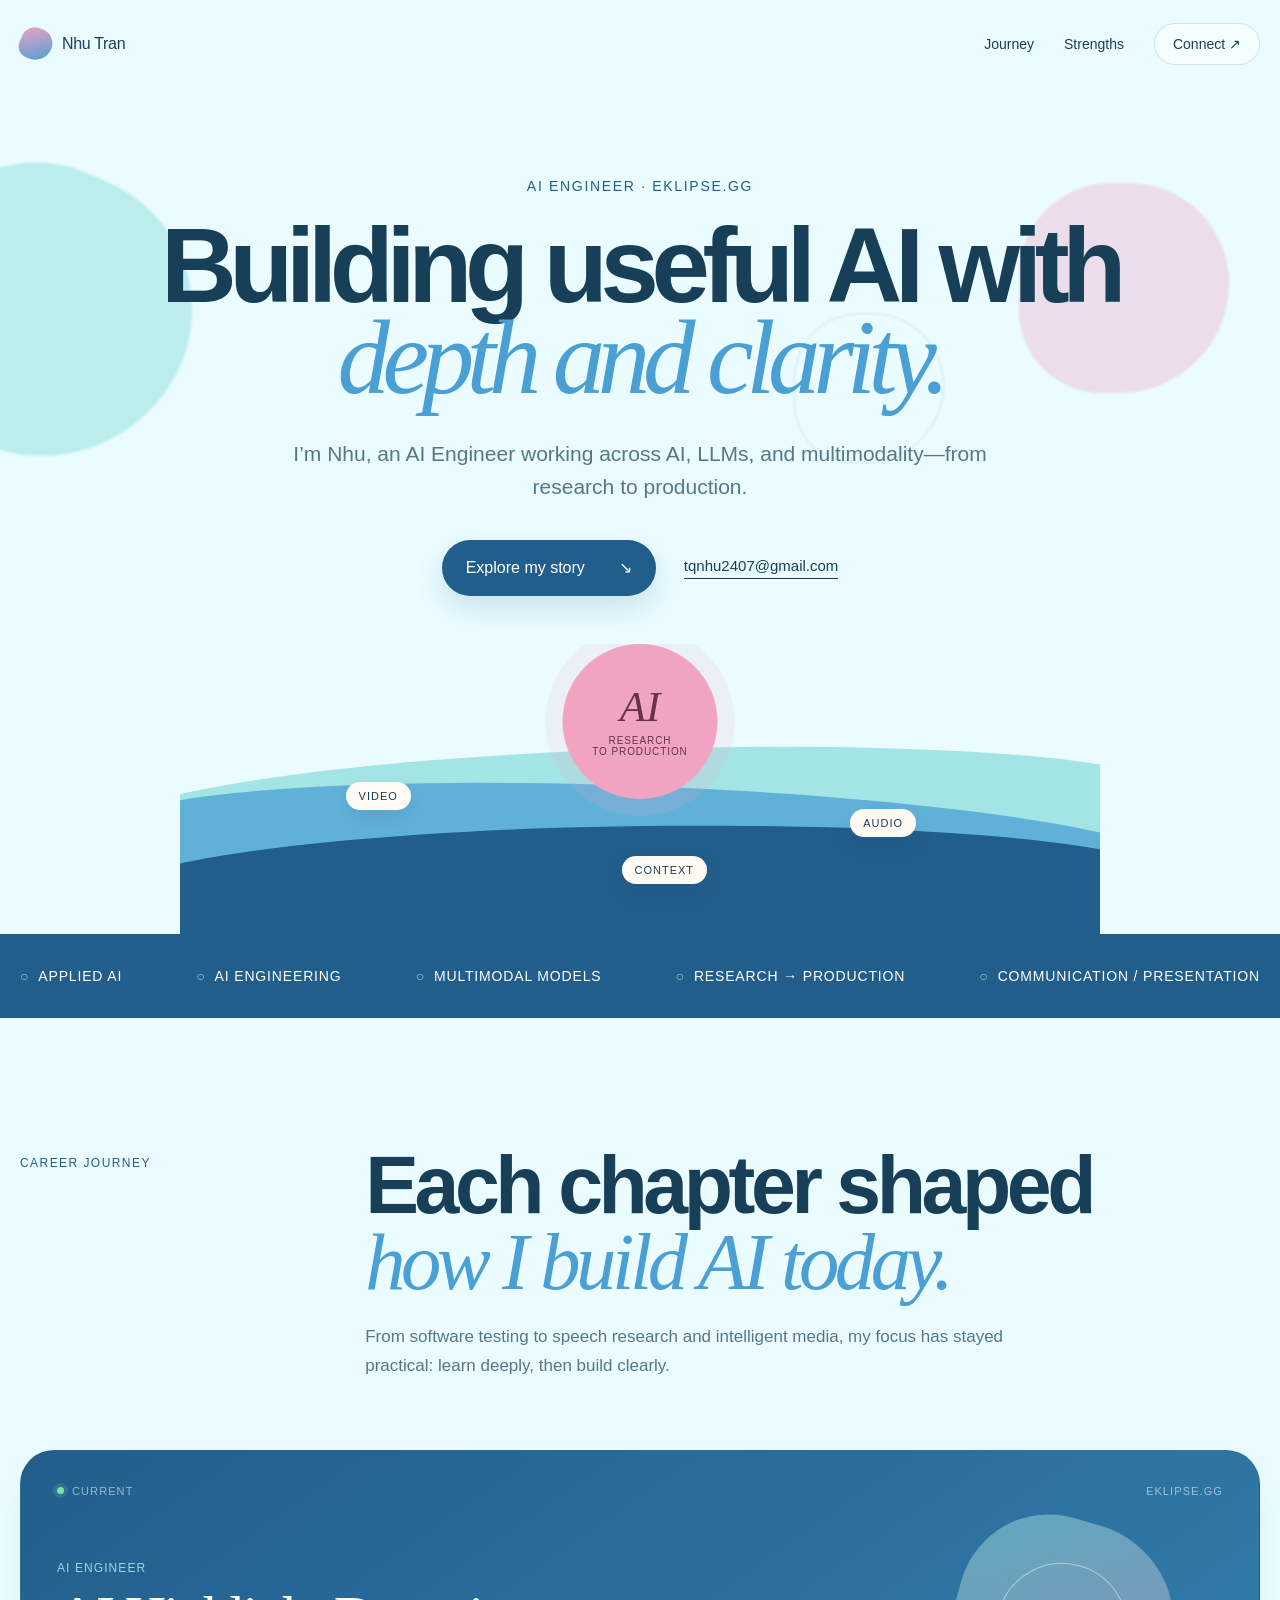
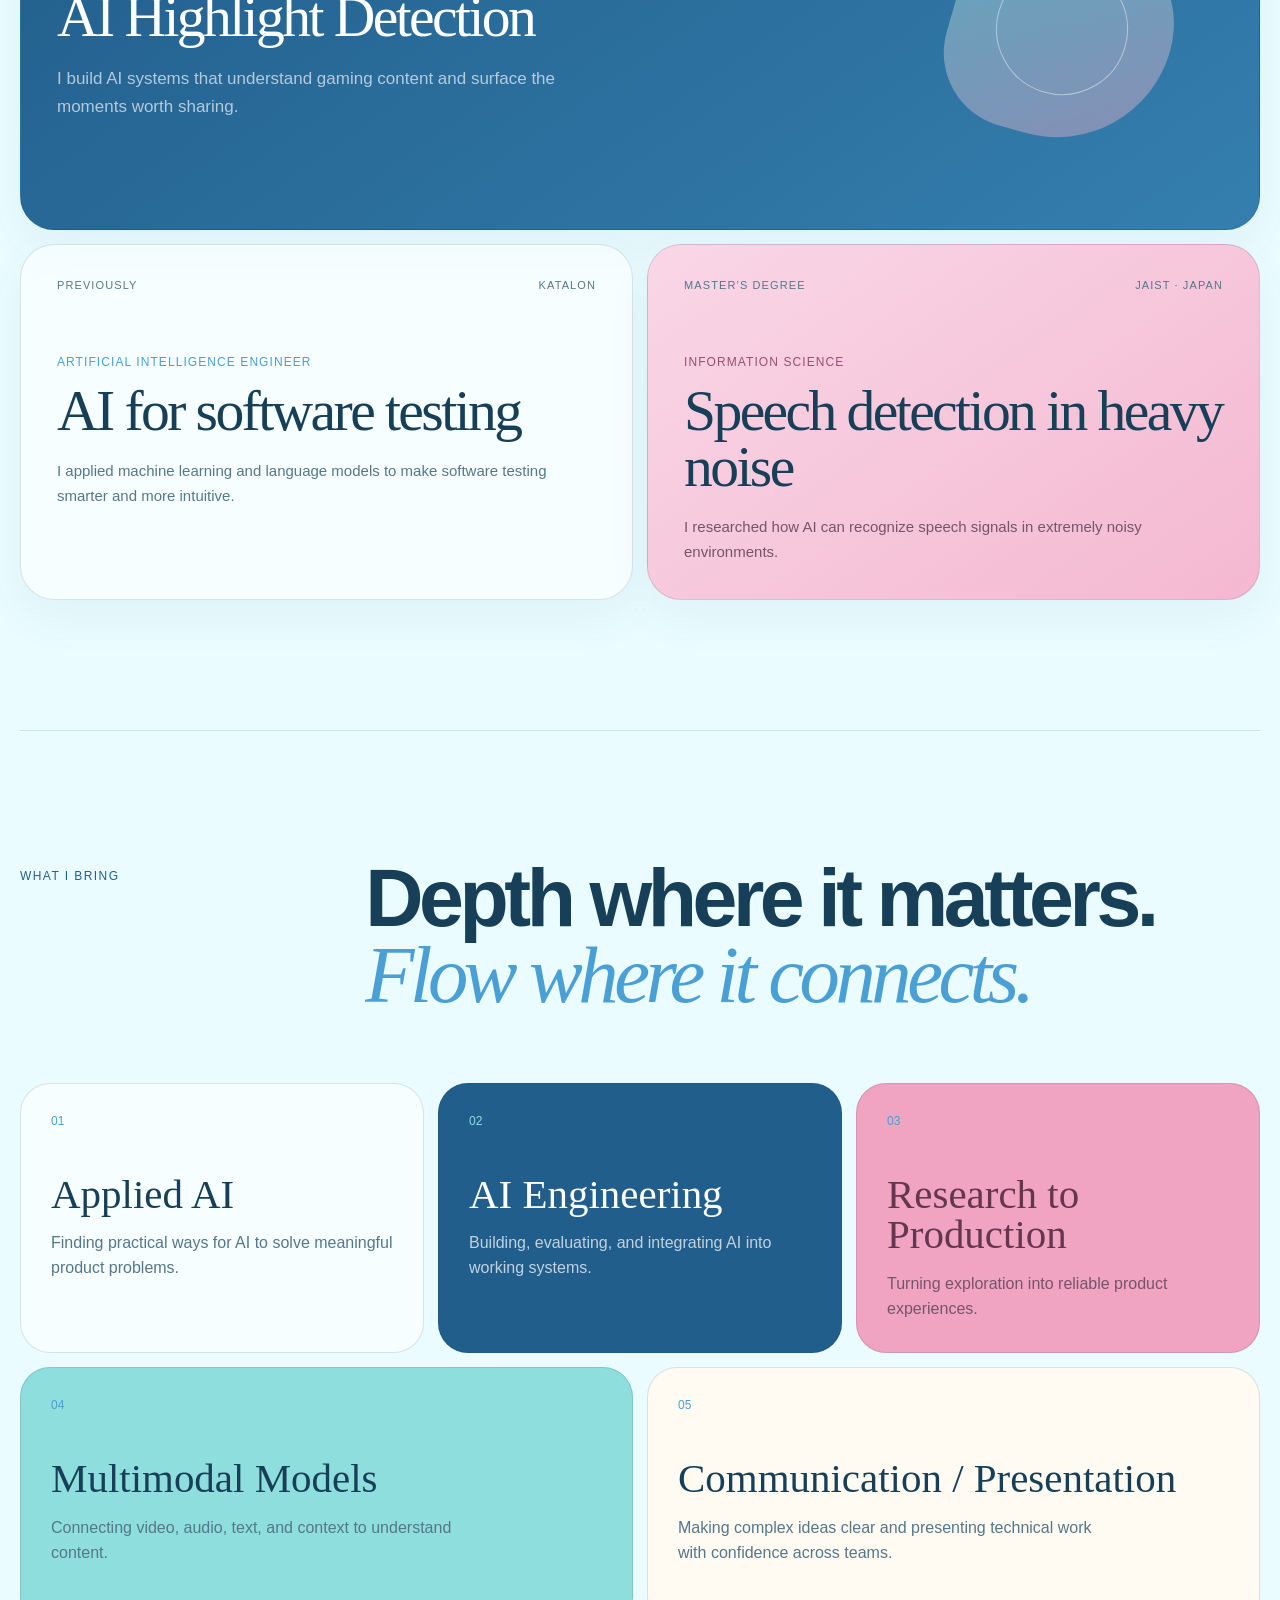
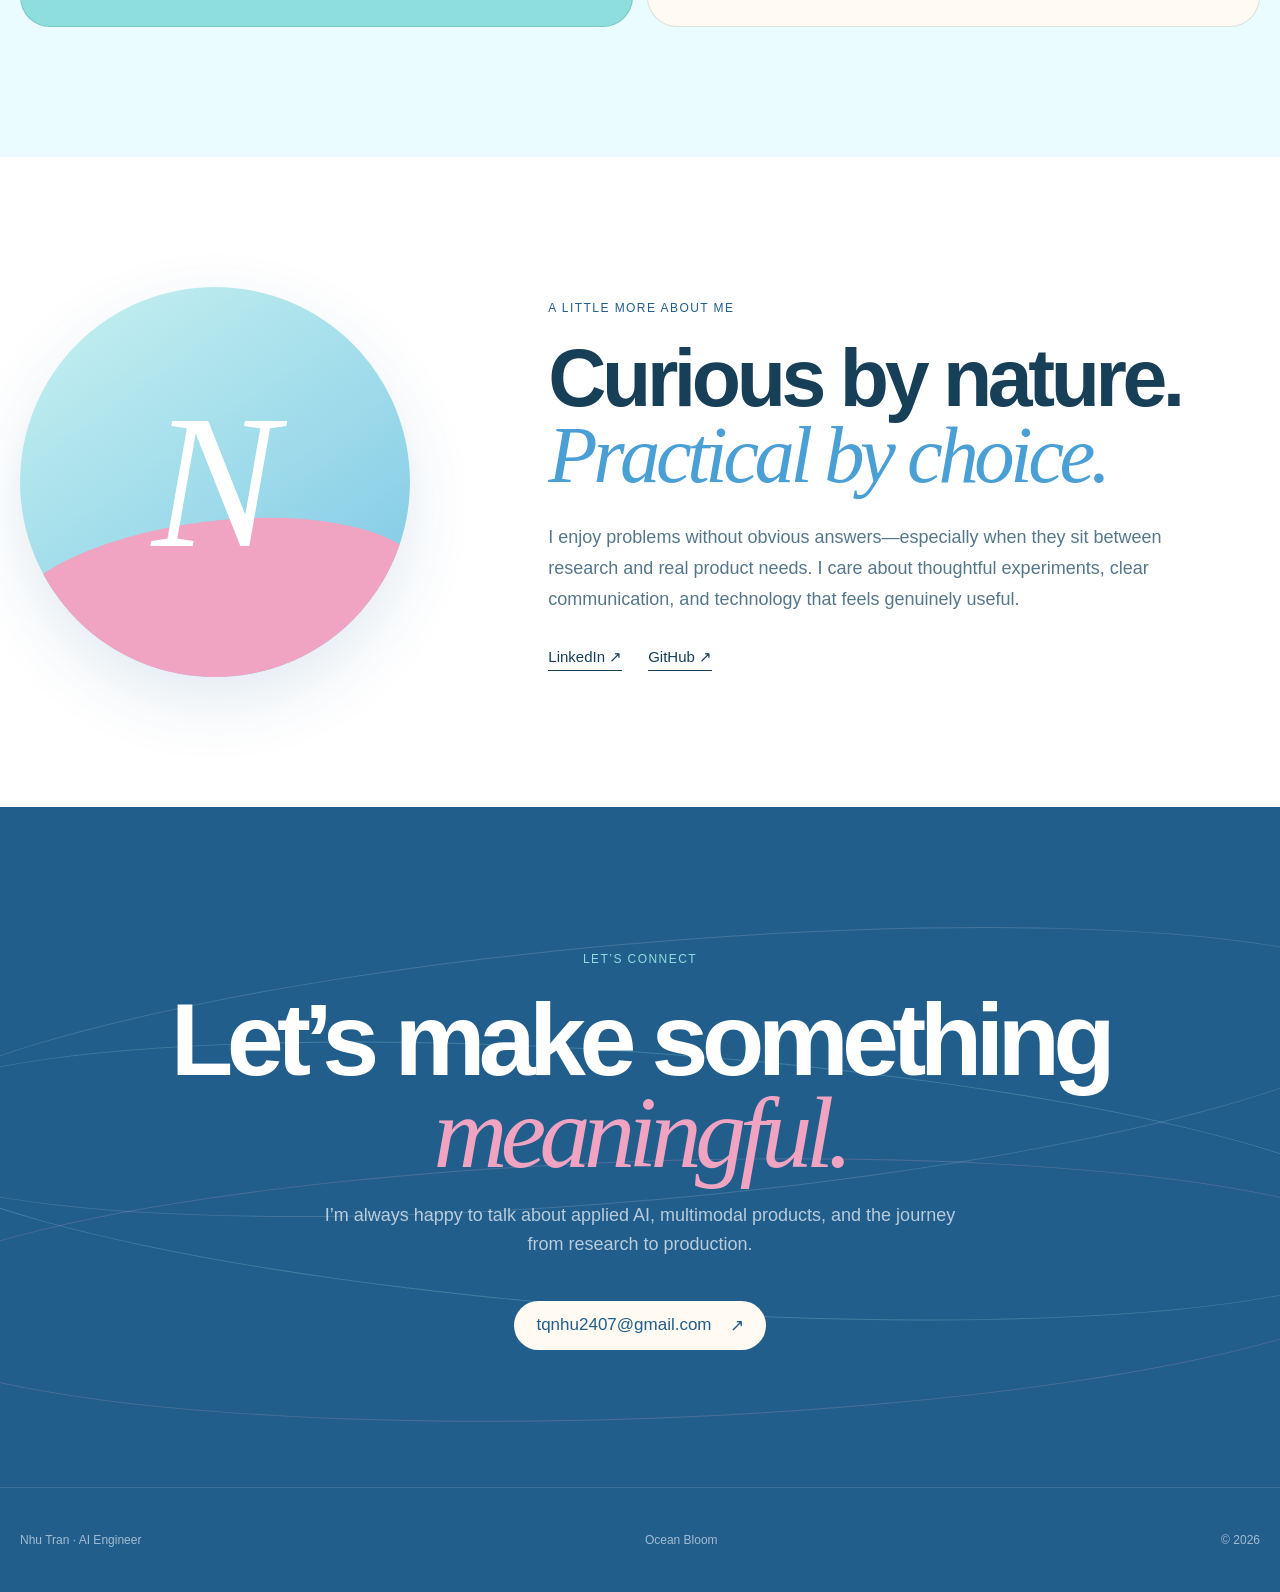
==== commit c66ee27c: "Refine hero message and compact portfolio cards" ====
--- a/index.html
+++ b/index.html
@@ -3,16 +3,16 @@
   <head>
     <meta charset="UTF-8" />
     <meta name="viewport" content="width=device-width, initial-scale=1.0" />
-    <meta name="description" content="Portfolio of Tran Quynh Nhu, an AI Engineer working across AI, LLMs, multimodality, and audio/speech—from research to production." />
+    <meta name="description" content="Portfolio of Tran Quynh Nhu, an AI Engineer working across AI, LLMs, and multimodality—from research to production." />
     <meta name="theme-color" content="#eafcff" />
     <meta property="og:type" content="website" />
     <meta property="og:url" content="https://tqnhu-ai.vercel.app/" />
     <meta property="og:title" content="Tran Quynh Nhu — AI Engineer" />
-    <meta property="og:description" content="AI, LLMs, multimodality, and audio/speech—from research to production." />
+    <meta property="og:description" content="AI, LLMs, and multimodality—from research to production." />
     <meta property="og:image" content="https://tqnhu-ai.vercel.app/assets/og.png" />
     <meta name="twitter:card" content="summary_large_image" />
     <meta name="twitter:title" content="Tran Quynh Nhu — AI Engineer" />
-    <meta name="twitter:description" content="AI, LLMs, multimodality, and audio/speech—from research to production." />
+    <meta name="twitter:description" content="AI, LLMs, and multimodality—from research to production." />
     <meta name="twitter:image" content="https://tqnhu-ai.vercel.app/assets/og.png" />
     <title>Tran Quynh Nhu — AI Engineer</title>
     <link rel="canonical" href="https://tqnhu-ai.vercel.app/" />
@@ -31,8 +31,8 @@
         <div class="bloom-field" aria-hidden="true"><span class="bloom bloom-a"></span><span class="bloom bloom-b"></span><span class="bloom bloom-c"></span></div>
         <div class="hero-copy reveal">
           <p class="eyebrow">AI Engineer · Eklipse.gg</p>
-          <h1>AI with an eye for <em>meaningful moments.</em></h1>
-          <p class="intro">I’m Nhu, an AI Engineer working across AI, LLMs, multimodality, and audio/speech—from research to production.</p>
+          <h1>Building useful AI with <em>depth and clarity.</em></h1>
+          <p class="intro">I’m Nhu, an AI Engineer working across AI, LLMs, and multimodality—from research to production.</p>
           <div class="hero-actions"><a class="primary" href="#journey">Explore my story <span>↘</span></a><a class="text-link" href="mailto:tqnhu2407@gmail.com">tqnhu2407@gmail.com</a></div>
         </div>
         <div class="ocean-stage reveal" aria-label="Abstract ocean waves representing multimodal signals">
@@ -41,7 +41,7 @@
           <div class="signal-label label-video">Video</div><div class="signal-label label-audio">Audio</div><div class="signal-label label-context">Context</div>
         </div>
       </section>
-      <div class="tide-line"><span>Applied AI</span><span>AI Engineering</span><span>Multimodal Models</span><span>Research → Production</span><span>Communication/Presentation</span></div>
+      <div class="tide-line"><span>Applied AI</span><span>AI Engineering</span><span>Multimodal Models</span><span>Research → Production</span><span>Communication / Presentation</span></div>
 
       <section id="journey" class="section ocean-journey">
         <div class="section-head reveal">
@@ -76,7 +76,7 @@
           <article class="pool-card pool-engineering reveal"><span>02</span><h3>AI Engineering</h3><p>Building, evaluating, and integrating AI into working systems.</p></article>
           <article class="pool-card pool-research reveal"><span>03</span><h3>Research to Production</h3><p>Turning exploration into reliable product experiences.</p></article>
           <article class="pool-card pool-multimodal reveal"><span>04</span><h3>Multimodal Models</h3><p>Connecting video, audio, text, and context to understand content.</p></article>
-          <article class="pool-card pool-communication reveal"><span>05</span><h3>Communication/Presentation</h3><p>Making complex ideas clear and presenting technical work with confidence across teams.</p></article>
+          <article class="pool-card pool-communication reveal"><span>05</span><h3>Communication / Presentation</h3><p>Making complex ideas clear and presenting technical work with confidence across teams.</p></article>
         </div>
       </section>
 
--- a/ocean-bloom.css
+++ b/ocean-bloom.css
@@ -1,14 +1,14 @@
 :root{--foam:#eafcff;--ink:#173f58;--muted:#55778a;--ocean:#4a9fd4;--deep:#225e8c;--aqua:#8ddedc;--pink:#f1a3c2;--cream:#fffaf2;--line:rgba(23,63,88,.14)}
 *{box-sizing:border-box}html{scroll-behavior:smooth}body{margin:0;background:var(--foam);color:var(--ink);font-family:"Avenir Next",Inter,ui-sans-serif,-apple-system,BlinkMacSystemFont,"Segoe UI",sans-serif}.skip{position:fixed;top:8px;left:8px;transform:translateY(-160%);z-index:99;background:var(--ink);color:white;padding:10px}.skip:focus{transform:none}a{color:inherit}.variant-switcher{min-height:38px;padding:0 max(20px,calc((100vw - 1240px)/2));display:flex;align-items:center;justify-content:flex-end;gap:22px;background:var(--deep);color:white;font-size:10px}.variant-switcher span{margin-right:auto;color:#c9f5f2;text-transform:uppercase;letter-spacing:.1em}.variant-switcher a{text-decoration:none;opacity:.63}.variant-switcher a:hover{opacity:1}
-.nav-wrap{width:min(calc(100% - 40px),1240px);min-height:88px;margin:auto;display:flex;align-items:center;justify-content:space-between}.logo{display:flex;align-items:center;gap:10px;text-decoration:none;font-size:16px;font-weight:760;letter-spacing:-.02em}.logo i{width:32px;height:32px;border-radius:48% 52% 60% 40%;background:linear-gradient(145deg,var(--pink),var(--ocean));transform:rotate(24deg)}nav{display:flex;align-items:center;gap:30px}nav a{text-decoration:none;font-size:14px;font-weight:650}.contact-pill{padding:12px 18px;border:1px solid var(--line);border-radius:999px;background:rgba(255,255,255,.5)}
-.hero{position:relative;min-height:800px;padding:60px max(20px,calc((100vw - 1240px)/2)) 0;display:grid;grid-template-columns:1fr;overflow:hidden}.bloom-field{position:absolute;inset:0;pointer-events:none}.bloom{position:absolute;border-radius:48% 52% 57% 43%;filter:blur(1px);animation:float 8s ease-in-out infinite alternate}.bloom-a{width:290px;height:290px;left:-100px;top:80px;background:rgba(141,222,220,.5);transform:rotate(24deg)}.bloom-b{width:210px;height:210px;right:4%;top:95px;background:rgba(241,163,194,.35);animation-delay:-3s}.bloom-c{width:150px;height:150px;left:62%;top:225px;border:1px solid rgba(34,94,140,.18);animation-delay:-5s}.hero-copy{position:relative;z-index:3;max-width:1050px;margin:30px auto 0;text-align:center}.eyebrow{margin:0 0 26px;color:var(--deep);font-size:14px;font-weight:750;text-transform:uppercase;letter-spacing:.12em}h1{margin:0;font-size:clamp(62px,8.2vw,118px);line-height:.88;letter-spacing:-.07em;font-weight:600}h1 em{display:block;font-family:Georgia,"Times New Roman",serif;font-weight:400;color:var(--ocean)}.intro{max-width:760px;margin:32px auto 0;color:var(--muted);font-size:21px;line-height:1.6}.hero-actions{margin-top:36px;display:flex;align-items:center;justify-content:center;gap:28px}.primary{min-height:56px;padding:0 24px;display:inline-flex;align-items:center;gap:34px;border-radius:999px;background:var(--deep);color:white;text-decoration:none;font-size:16px;font-weight:750;box-shadow:0 12px 30px rgba(34,94,140,.16)}.text-link{padding-bottom:4px;border-bottom:1px solid currentColor;text-decoration:none;font-size:15px;font-weight:700}
-.ocean-stage{position:relative;z-index:2;align-self:end;width:min(100%,920px);height:290px;margin:48px auto 0;overflow:hidden}.sun-disc{position:absolute;z-index:2;left:50%;top:0;width:155px;height:155px;transform:translateX(-50%);display:flex;flex-direction:column;align-items:center;justify-content:center;border-radius:50%;background:var(--pink);color:#65334c;box-shadow:0 0 0 17px rgba(241,163,194,.15)}.sun-disc span{font:italic 43px/1 Georgia,serif}.sun-disc small{margin-top:7px;font-size:10px;text-transform:uppercase;letter-spacing:.09em;text-align:center}.water{position:absolute;left:-8%;width:116%;height:220px;border-radius:48% 52% 0 0/28% 28% 0 0}.water-back{z-index:3;top:105px;background:rgba(141,222,220,.76);transform:rotate(-2deg)}.water-mid{z-index:4;top:142px;background:rgba(74,159,212,.74);transform:rotate(2deg)}.water-front{z-index:5;top:182px;background:var(--deep);transform:rotate(-1deg)}.signal-label{position:absolute;z-index:6;padding:8px 13px;border-radius:999px;background:var(--cream);box-shadow:0 8px 20px rgba(23,63,88,.1);font-size:11px;font-weight:800;text-transform:uppercase;letter-spacing:.09em}.label-video{left:18%;top:138px}.label-audio{right:20%;top:165px}.label-context{left:48%;top:212px}.tide-line{min-height:84px;padding:0 max(20px,calc((100vw - 1240px)/2));display:flex;align-items:center;justify-content:space-between;gap:20px;background:var(--deep);color:white;font-size:14px;font-weight:700;text-transform:uppercase;letter-spacing:.06em}.tide-line span::before{content:"○";margin-right:9px;color:var(--aqua)}
+.nav-wrap{width:min(calc(100% - 40px),1240px);min-height:88px;margin:auto;display:flex;align-items:center;justify-content:space-between}.logo{display:flex;align-items:center;gap:10px;text-decoration:none;font-size:16px;font-weight:500;letter-spacing:-.02em}.logo i{width:32px;height:32px;border-radius:48% 52% 60% 40%;background:linear-gradient(145deg,var(--pink),var(--ocean));transform:rotate(24deg)}nav{display:flex;align-items:center;gap:30px}nav a{text-decoration:none;font-size:14px;font-weight:500}.contact-pill{padding:12px 18px;border:1px solid var(--line);border-radius:999px;background:rgba(255,255,255,.5)}
+.hero{position:relative;min-height:800px;padding:60px max(20px,calc((100vw - 1240px)/2)) 0;display:grid;grid-template-columns:1fr;overflow:hidden}.bloom-field{position:absolute;inset:0;pointer-events:none}.bloom{position:absolute;border-radius:48% 52% 57% 43%;filter:blur(1px);animation:float 8s ease-in-out infinite alternate}.bloom-a{width:290px;height:290px;left:-100px;top:80px;background:rgba(141,222,220,.5);transform:rotate(24deg)}.bloom-b{width:210px;height:210px;right:4%;top:95px;background:rgba(241,163,194,.35);animation-delay:-3s}.bloom-c{width:150px;height:150px;left:62%;top:225px;border:1px solid rgba(34,94,140,.18);animation-delay:-5s}.hero-copy{position:relative;z-index:3;max-width:1050px;margin:30px auto 0;text-align:center}.eyebrow{margin:0 0 26px;color:var(--deep);font-size:14px;font-weight:500;text-transform:uppercase;letter-spacing:.12em}h1{margin:0;font-size:clamp(62px,8.2vw,118px);line-height:.88;letter-spacing:-.07em;font-weight:600}h1 em{display:block;font-family:Georgia,"Times New Roman",serif;font-weight:400;color:var(--ocean)}.intro{max-width:760px;margin:32px auto 0;color:var(--muted);font-size:21px;line-height:1.6}.hero-actions{margin-top:36px;display:flex;align-items:center;justify-content:center;gap:28px}.primary{min-height:56px;padding:0 24px;display:inline-flex;align-items:center;gap:34px;border-radius:999px;background:var(--deep);color:white;text-decoration:none;font-size:16px;font-weight:500;box-shadow:0 12px 30px rgba(34,94,140,.16)}.text-link{padding-bottom:4px;border-bottom:1px solid currentColor;text-decoration:none;font-size:15px;font-weight:500}
+.ocean-stage{position:relative;z-index:2;align-self:end;width:min(100%,920px);height:290px;margin:48px auto 0;overflow:hidden}.sun-disc{position:absolute;z-index:7;left:50%;top:0;width:155px;height:155px;transform:translateX(-50%);display:flex;flex-direction:column;align-items:center;justify-content:center;border-radius:50%;background:var(--pink);color:#65334c;box-shadow:0 0 0 17px rgba(241,163,194,.15)}.sun-disc span{font:italic 43px/1 Georgia,serif}.sun-disc small{margin-top:7px;font-size:10px;text-transform:uppercase;letter-spacing:.09em;text-align:center}.water{position:absolute;left:-8%;width:116%;height:220px;border-radius:48% 52% 0 0/28% 28% 0 0}.water-back{z-index:3;top:105px;background:rgba(141,222,220,.76);transform:rotate(-2deg)}.water-mid{z-index:4;top:142px;background:rgba(74,159,212,.74);transform:rotate(2deg)}.water-front{z-index:5;top:182px;background:var(--deep);transform:rotate(-1deg)}.signal-label{position:absolute;z-index:6;padding:8px 13px;border-radius:999px;background:var(--cream);box-shadow:0 8px 20px rgba(23,63,88,.1);font-size:11px;font-weight:500;text-transform:uppercase;letter-spacing:.09em}.label-video{left:18%;top:138px}.label-audio{right:20%;top:165px}.label-context{left:48%;top:212px}.tide-line{min-height:84px;padding:0 max(20px,calc((100vw - 1240px)/2));display:flex;align-items:center;justify-content:space-between;gap:20px;background:var(--deep);color:white;font-size:14px;font-weight:500;text-transform:uppercase;letter-spacing:.06em}.tide-line span::before{content:"○";margin-right:9px;color:var(--aqua)}
 .reveal{opacity:0;transform:translateY(20px);transition:opacity .7s ease,transform .7s ease}.reveal.is-visible{opacity:1;transform:none}@keyframes float{to{transform:translateY(18px) rotate(12deg)}}
-.section{width:min(calc(100% - 40px),1240px);margin:auto;padding:130px 0}.section-head{display:grid;grid-template-columns:.3fr 1fr;gap:28px 6vw;align-items:start;margin-bottom:70px}.section-kicker{margin:8px 0 0;color:var(--deep);font-size:12px;font-weight:800;text-transform:uppercase;letter-spacing:.12em}.section-head h2,.about-copy h2{margin:0;font-size:clamp(48px,6.3vw,82px);line-height:.94;letter-spacing:-.055em;font-weight:600}.section-head h2 em,.about-copy h2 em{font-family:Georgia,"Times New Roman",serif;font-weight:400;color:var(--ocean)}.section-head>p:last-child{grid-column:2;max-width:650px;margin:-4px 0 0;color:var(--muted);font-size:17px;line-height:1.65}
-.story-waterline{display:grid;grid-template-columns:1fr 1fr;gap:14px}.story-card{position:relative;min-height:400px;padding:40px;display:flex;flex-direction:column;overflow:hidden;border:1px solid var(--line);border-radius:34px;background:rgba(255,255,255,.55);box-shadow:0 18px 45px rgba(34,94,140,.06)}.story-current{min-height:500px;grid-column:1/-1;background:linear-gradient(145deg,var(--deep),#347fae);color:white}.story-study{background:linear-gradient(145deg,#f9d7e6,#f4b8d0)}.story-meta{position:relative;z-index:2;display:flex;justify-content:space-between;gap:20px;color:var(--muted);font-size:11px;font-weight:800;text-transform:uppercase;letter-spacing:.1em}.story-current .story-meta{color:rgba(255,255,255,.55)}.story-meta span:first-child{display:flex;align-items:center;gap:8px}.story-meta i{width:7px;height:7px;border-radius:50%;background:#78e4aa;box-shadow:0 0 0 4px rgba(120,228,170,.15)}.story-card>div:nth-child(2){position:relative;z-index:2;max-width:630px;margin-top:auto}.story-card>div:nth-child(2)>p{margin:0 0 14px;color:var(--ocean);font-size:12px;font-weight:800;text-transform:uppercase;letter-spacing:.09em}.story-current>div:nth-child(2)>p{color:var(--aqua)}.story-study>div:nth-child(2)>p{color:#9a4e72}.story-card h3{margin:0;font:400 clamp(34px,4.5vw,60px)/.98 Georgia,"Times New Roman",serif;letter-spacing:-.045em}.story-card small{display:block;max-width:550px;margin-top:20px;color:var(--muted);font-size:15px;line-height:1.65}.story-current small{color:rgba(255,255,255,.65);font-size:17px}.story-study small{color:#75556a}.story-bloom{position:absolute;width:360px;height:360px;right:5%;top:14%;border-radius:47% 53% 61% 39%;background:linear-gradient(145deg,rgba(141,222,220,.52),rgba(241,163,194,.45));transform:rotate(16deg)}.story-bloom::before{content:"";position:absolute;inset:20%;border:1px solid rgba(255,255,255,.45);border-radius:50%}
-.ocean-strengths{border-top:1px solid var(--line)}.strength-pool{display:grid;grid-template-columns:repeat(6,1fr);gap:14px}.pool-card{min-height:350px;padding:34px;grid-column:span 2;display:flex;flex-direction:column;border-radius:30px;background:rgba(255,255,255,.55);border:1px solid var(--line)}.pool-card:nth-child(4),.pool-card:nth-child(5){grid-column:span 3}.pool-card>span{color:var(--ocean);font-size:12px;font-weight:850}.pool-card h3{margin:auto 0 17px;font:400 clamp(32px,3.2vw,44px)/1 Georgia,"Times New Roman",serif}.pool-card p{max-width:420px;margin:0;color:var(--muted);font-size:16px;line-height:1.55}.pool-engineering{background:var(--deep);color:white}.pool-engineering p{color:rgba(255,255,255,.72)}.pool-engineering>span{color:var(--aqua)}.pool-research{background:var(--pink);color:#63374d}.pool-research p{color:#765568}.pool-multimodal{background:var(--aqua)}.pool-communication{background:var(--cream)}
-.ocean-about{padding:130px max(20px,calc((100vw - 1240px)/2));display:grid;grid-template-columns:.72fr 1.28fr;gap:10vw;align-items:center;background:white}.about-art{position:relative;width:min(100%,390px);aspect-ratio:1;display:grid;place-items:center;border-radius:50%;background:linear-gradient(145deg,#c8f2f0,#78c5e5);overflow:hidden;box-shadow:0 24px 65px rgba(34,94,140,.13)}.about-art>span{position:absolute;width:110%;height:44%;left:-5%;bottom:-4%;border-radius:50% 50% 0 0;background:var(--pink);transform:rotate(-7deg)}.about-art i{position:relative;z-index:2;font:italic clamp(100px,15vw,190px)/1 Georgia,serif;color:white}.about-copy .section-kicker{margin-bottom:26px}.about-copy>p:last-of-type{max-width:680px;margin:30px 0 0;color:var(--muted);font-size:18px;line-height:1.7}.socials{display:flex;gap:26px;margin-top:34px}.socials a{padding-bottom:4px;border-bottom:1px solid currentColor;text-decoration:none;font-size:15px;font-weight:700}
-.ocean-contact{position:relative;min-height:680px;padding:120px 20px;display:grid;place-items:center;overflow:hidden;background:var(--deep);color:white;text-align:center}.contact-waves{position:absolute;inset:0}.contact-waves span{position:absolute;width:120%;height:38%;left:-10%;border:1px solid rgba(255,255,255,.15);border-radius:50%;transform:rotate(-5deg)}.contact-waves span:nth-child(1){top:20%}.contact-waves span:nth-child(2){top:36%;border-color:rgba(141,222,220,.26);transform:rotate(4deg)}.contact-waves span:nth-child(3){top:52%;border-color:rgba(241,163,194,.22);transform:rotate(-2deg)}.contact-copy{position:relative;z-index:2}.contact-copy .section-kicker{color:var(--aqua)}.contact-copy h2{margin:28px 0 22px;font-size:clamp(55px,8vw,104px);line-height:.9;letter-spacing:-.065em}.contact-copy h2 em{font-family:Georgia,"Times New Roman",serif;font-weight:400;color:var(--pink)}.contact-copy>p:not(.section-kicker){max-width:640px;margin:auto;color:rgba(255,255,255,.68);font-size:18px;line-height:1.6}.contact-copy>a{display:inline-flex;gap:18px;margin-top:42px;padding:14px 22px;border-radius:999px;background:var(--cream);color:var(--deep);text-decoration:none;font-size:17px;font-weight:750}footer{min-height:105px;padding:0 max(20px,calc((100vw - 1240px)/2));display:flex;align-items:center;justify-content:space-between;gap:25px;background:var(--deep);color:rgba(255,255,255,.58);border-top:1px solid rgba(255,255,255,.12);font-size:12px}
+.section{width:min(calc(100% - 40px),1240px);margin:auto;padding:130px 0}.section-head{display:grid;grid-template-columns:.3fr 1fr;gap:28px 6vw;align-items:start;margin-bottom:70px}.section-kicker{margin:8px 0 0;color:var(--deep);font-size:12px;font-weight:500;text-transform:uppercase;letter-spacing:.12em}.section-head h2,.about-copy h2{margin:0;font-size:clamp(48px,6.3vw,82px);line-height:.94;letter-spacing:-.055em;font-weight:600}.section-head h2 em,.about-copy h2 em{font-family:Georgia,"Times New Roman",serif;font-weight:400;color:var(--ocean)}.section-head>p:last-child{grid-column:2;max-width:650px;margin:-4px 0 0;color:var(--muted);font-size:17px;line-height:1.65}
+.story-waterline{display:grid;grid-template-columns:1fr 1fr;gap:14px}.story-card{position:relative;min-height:330px;padding:34px 36px;display:flex;flex-direction:column;overflow:hidden;border:1px solid var(--line);border-radius:34px;background:rgba(255,255,255,.55);box-shadow:0 18px 45px rgba(34,94,140,.06)}.story-current{min-height:380px;grid-column:1/-1;background:linear-gradient(145deg,var(--deep),#347fae);color:white}.story-study{background:linear-gradient(145deg,#f9d7e6,#f4b8d0)}.story-meta{position:relative;z-index:2;display:flex;justify-content:space-between;gap:20px;color:var(--muted);font-size:11px;font-weight:500;text-transform:uppercase;letter-spacing:.1em}.story-current .story-meta{color:rgba(255,255,255,.55)}.story-meta span:first-child{display:flex;align-items:center;gap:8px}.story-meta i{width:7px;height:7px;border-radius:50%;background:#78e4aa;box-shadow:0 0 0 4px rgba(120,228,170,.15)}.story-card>div:nth-child(2){position:relative;z-index:2;max-width:630px;margin-top:64px}.story-card>div:nth-child(2)>p{margin:0 0 14px;color:var(--ocean);font-size:12px;font-weight:500;text-transform:uppercase;letter-spacing:.09em}.story-current>div:nth-child(2)>p{color:var(--aqua)}.story-study>div:nth-child(2)>p{color:#9a4e72}.story-card h3{margin:0;font:400 clamp(34px,4.5vw,60px)/.98 Georgia,"Times New Roman",serif;letter-spacing:-.045em}.story-card small{display:block;max-width:550px;margin-top:20px;color:var(--muted);font-size:15px;line-height:1.65}.story-current small{color:rgba(255,255,255,.65);font-size:17px}.story-study small{color:#75556a}.story-bloom{position:absolute;width:220px;height:220px;right:7%;top:18%;border-radius:47% 53% 61% 39%;background:linear-gradient(145deg,rgba(141,222,220,.52),rgba(241,163,194,.45));transform:rotate(16deg)}.story-bloom::before{content:"";position:absolute;inset:20%;border:1px solid rgba(255,255,255,.45);border-radius:50%}
+.ocean-strengths{border-top:1px solid var(--line)}.strength-pool{display:grid;grid-template-columns:repeat(6,1fr);gap:14px}.pool-card{min-height:260px;padding:30px;grid-column:span 2;display:flex;flex-direction:column;border-radius:30px;background:rgba(255,255,255,.55);border:1px solid var(--line)}.pool-card:nth-child(4),.pool-card:nth-child(5){grid-column:span 3}.pool-card>span{color:var(--ocean);font-size:12px;font-weight:500}.pool-card h3{margin:46px 0 17px;font:400 clamp(32px,3.2vw,44px)/1 Georgia,"Times New Roman",serif}.pool-card p{max-width:420px;margin:0;color:var(--muted);font-size:16px;line-height:1.55}.pool-engineering{background:var(--deep);color:white}.pool-engineering p{color:rgba(255,255,255,.72)}.pool-engineering>span{color:var(--aqua)}.pool-research{background:var(--pink);color:#63374d}.pool-research p{color:#765568}.pool-multimodal{background:var(--aqua)}.pool-communication{background:var(--cream)}
+.ocean-about{padding:130px max(20px,calc((100vw - 1240px)/2));display:grid;grid-template-columns:.72fr 1.28fr;gap:10vw;align-items:center;background:white}.about-art{position:relative;width:min(100%,390px);aspect-ratio:1;display:grid;place-items:center;border-radius:50%;background:linear-gradient(145deg,#c8f2f0,#78c5e5);overflow:hidden;box-shadow:0 24px 65px rgba(34,94,140,.13)}.about-art>span{position:absolute;width:110%;height:44%;left:-5%;bottom:-4%;border-radius:50% 50% 0 0;background:var(--pink);transform:rotate(-7deg)}.about-art i{position:relative;z-index:2;font:italic clamp(100px,15vw,190px)/1 Georgia,serif;color:white}.about-copy .section-kicker{margin-bottom:26px}.about-copy>p:last-of-type{max-width:680px;margin:30px 0 0;color:var(--muted);font-size:18px;line-height:1.7}.socials{display:flex;gap:26px;margin-top:34px}.socials a{padding-bottom:4px;border-bottom:1px solid currentColor;text-decoration:none;font-size:15px;font-weight:500}
+.ocean-contact{position:relative;min-height:680px;padding:120px 20px;display:grid;place-items:center;overflow:hidden;background:var(--deep);color:white;text-align:center}.contact-waves{position:absolute;inset:0}.contact-waves span{position:absolute;width:120%;height:38%;left:-10%;border:1px solid rgba(255,255,255,.15);border-radius:50%;transform:rotate(-5deg)}.contact-waves span:nth-child(1){top:20%}.contact-waves span:nth-child(2){top:36%;border-color:rgba(141,222,220,.26);transform:rotate(4deg)}.contact-waves span:nth-child(3){top:52%;border-color:rgba(241,163,194,.22);transform:rotate(-2deg)}.contact-copy{position:relative;z-index:2}.contact-copy .section-kicker{color:var(--aqua)}.contact-copy h2{margin:28px 0 22px;font-size:clamp(55px,8vw,104px);line-height:.9;letter-spacing:-.065em}.contact-copy h2 em{font-family:Georgia,"Times New Roman",serif;font-weight:400;color:var(--pink)}.contact-copy>p:not(.section-kicker){max-width:640px;margin:auto;color:rgba(255,255,255,.68);font-size:18px;line-height:1.6}.contact-copy>a{display:inline-flex;gap:18px;margin-top:42px;padding:14px 22px;border-radius:999px;background:var(--cream);color:var(--deep);text-decoration:none;font-size:17px;font-weight:500}footer{min-height:105px;padding:0 max(20px,calc((100vw - 1240px)/2));display:flex;align-items:center;justify-content:space-between;gap:25px;background:var(--deep);color:rgba(255,255,255,.58);border-top:1px solid rgba(255,255,255,.12);font-size:12px}
 @media(max-width:900px){.hero{min-height:760px}.variant-switcher a:nth-of-type(2){display:none}.tide-line span:nth-child(n+4){display:none}.section-head{grid-template-columns:1fr}.section-head>p:last-child{grid-column:1}.story-bloom{opacity:.28}.story-card>div:nth-child(2){max-width:70%}.pool-card{grid-column:span 3}.pool-card:nth-child(4),.pool-card:nth-child(5){grid-column:span 3}.ocean-about{grid-template-columns:1fr;gap:70px}.about-art{width:min(70vw,370px)}}
-@media(max-width:620px){.variant-switcher{gap:14px}.variant-switcher a:nth-of-type(1){display:none}.nav-wrap,.section{width:min(calc(100% - 28px),1240px)}nav>a:not(.contact-pill){display:none}.hero{min-height:740px;padding-top:48px}h1{font-size:clamp(54px,17vw,78px)}.intro{font-size:19px}.hero-actions{align-items:center;flex-direction:column}.ocean-stage{height:245px}.tide-line span:nth-child(n+3){display:none}.section{padding:95px 0}.section-head h2,.about-copy h2{font-size:clamp(45px,14vw,64px)}.story-waterline{grid-template-columns:1fr}.story-current{grid-column:auto}.story-card{min-height:390px;padding:30px}.story-card>div:nth-child(2){max-width:none}.story-bloom{width:260px;height:260px}.pool-card,.pool-card:nth-child(4),.pool-card:nth-child(5){grid-column:span 6;min-height:310px}.ocean-about{padding-top:95px;padding-bottom:95px}.contact-copy h2{font-size:clamp(52px,15vw,76px)}footer{padding:30px 20px;flex-direction:column}}
+@media(max-width:620px){.variant-switcher{gap:14px}.variant-switcher a:nth-of-type(1){display:none}.nav-wrap,.section{width:min(calc(100% - 28px),1240px)}nav>a:not(.contact-pill){display:none}.hero{min-height:740px;padding-top:48px}h1{font-size:clamp(54px,17vw,78px)}.intro{font-size:19px}.hero-actions{align-items:center;flex-direction:column}.ocean-stage{height:245px}.tide-line span:nth-child(n+3){display:none}.section{padding:95px 0}.section-head h2,.about-copy h2{font-size:clamp(45px,14vw,64px)}.story-waterline{grid-template-columns:1fr}.story-card{min-height:0;padding:28px}.story-card.story-current{grid-column:auto;min-height:340px}.story-card>div:nth-child(2){max-width:none;margin-top:46px}.story-bloom{width:180px;height:180px}.pool-card,.pool-card:nth-child(4),.pool-card:nth-child(5){grid-column:span 6;min-height:0}.ocean-about{padding-top:95px;padding-bottom:95px}.contact-copy h2{font-size:clamp(52px,15vw,76px)}footer{padding:30px 20px;flex-direction:column}}
 @media(prefers-reduced-motion:reduce){*{scroll-behavior:auto!important;animation:none!important;transition:none!important}.reveal{opacity:1;transform:none}}
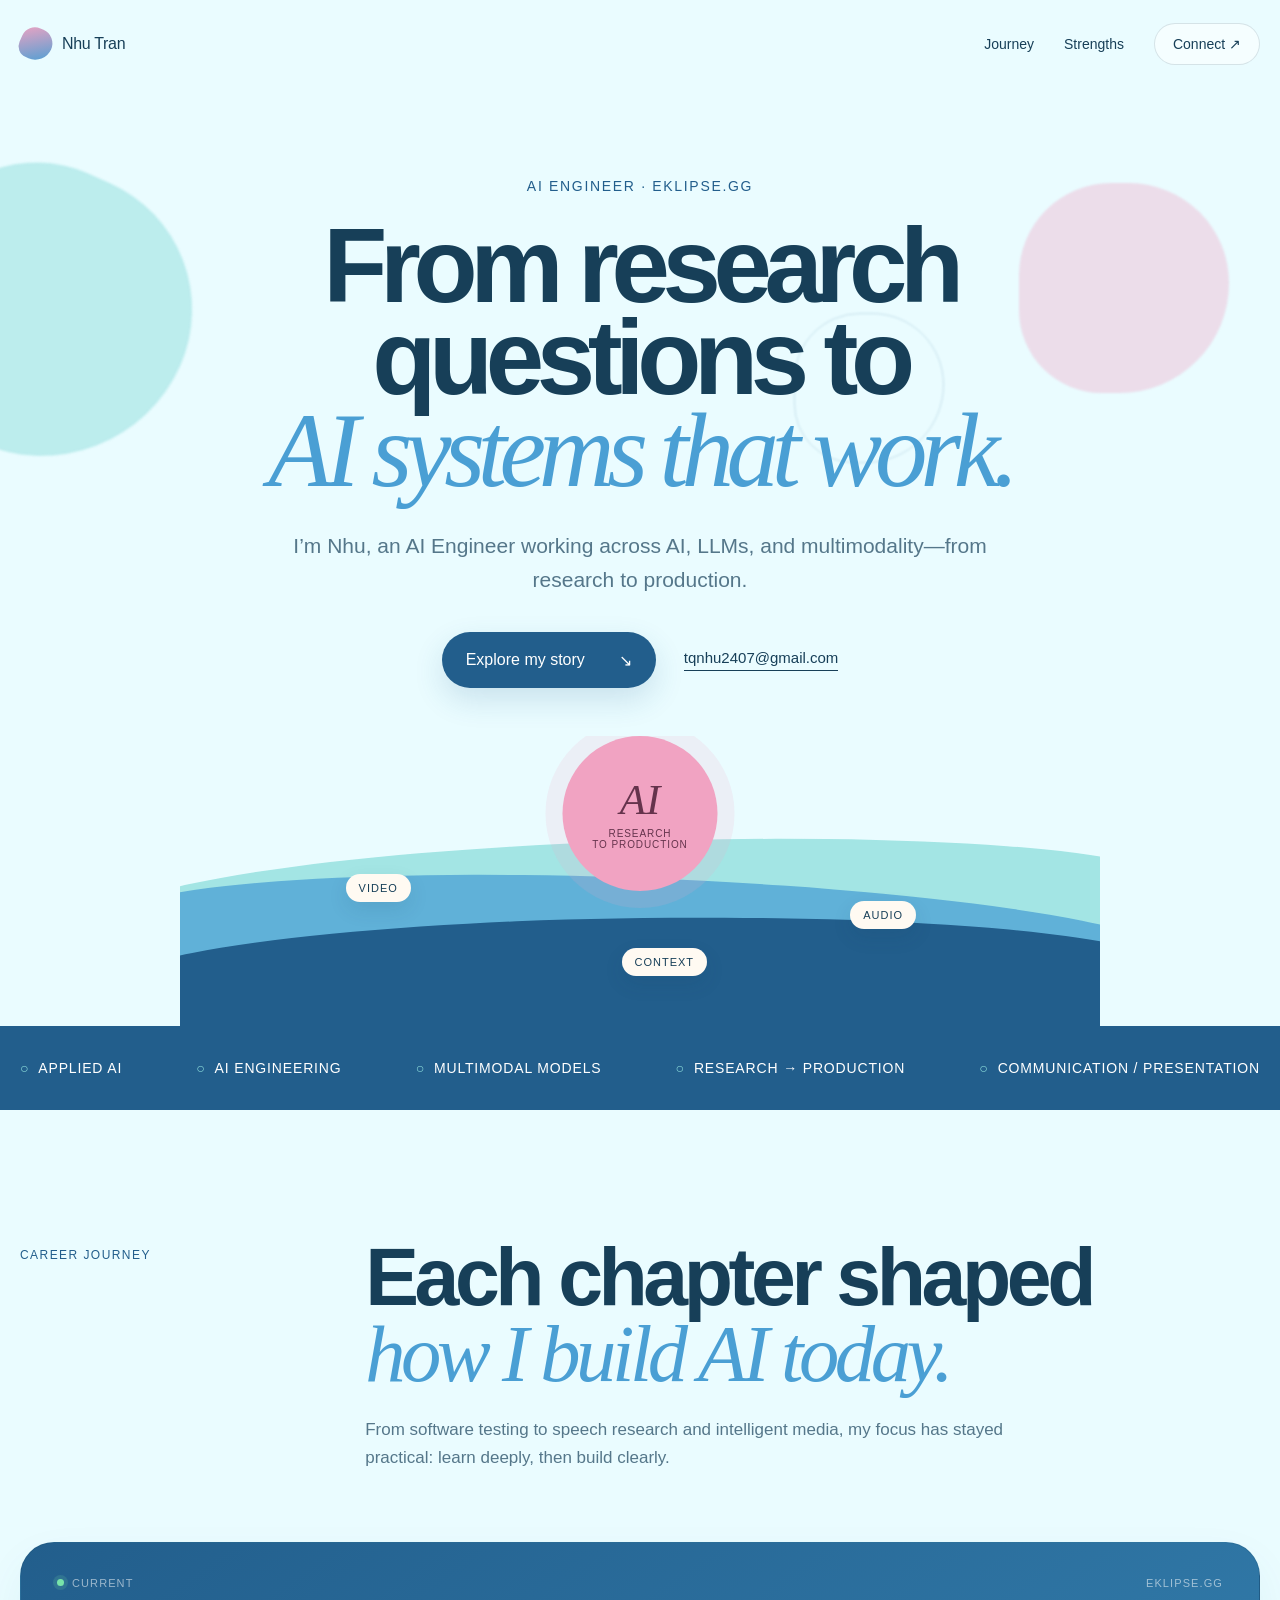
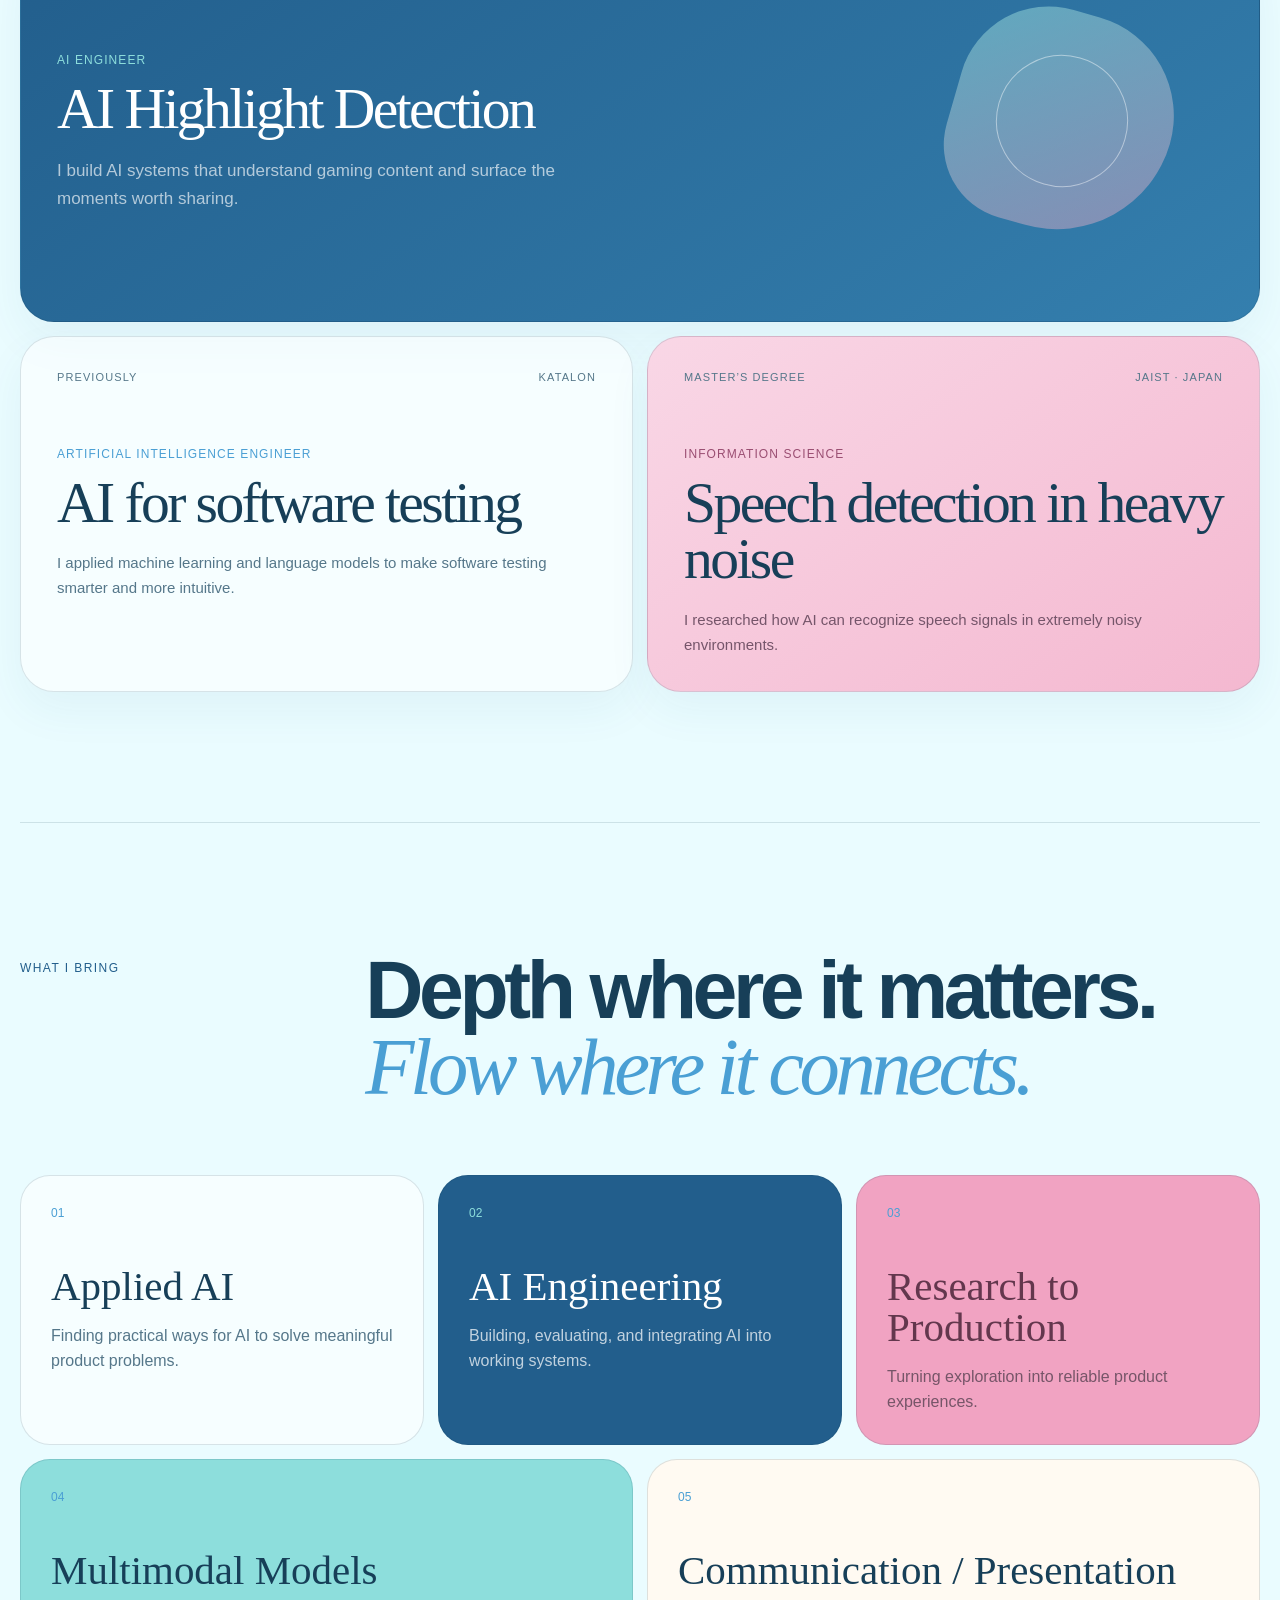
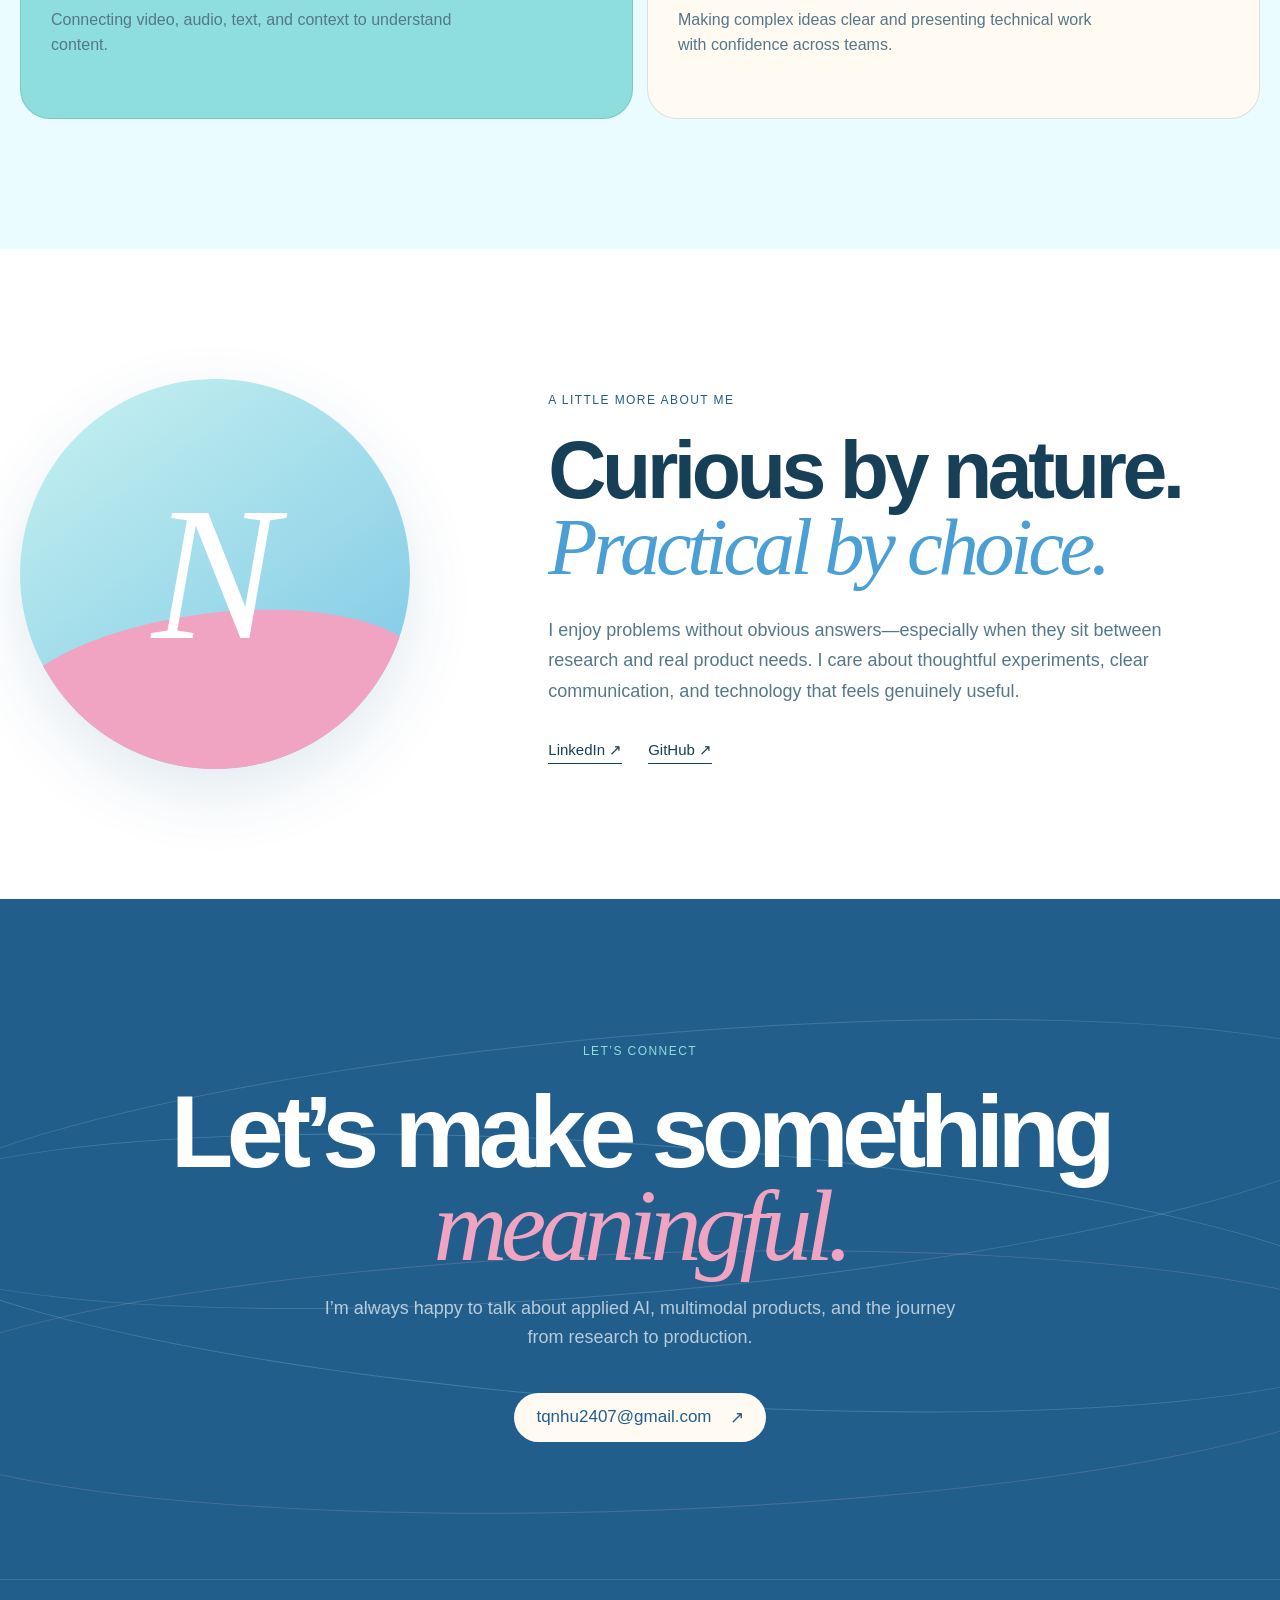
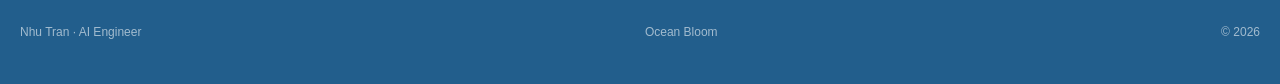
==== commit 16737cde: "Update portfolio hero headline" ====
--- a/index.html
+++ b/index.html
@@ -31,7 +31,7 @@
         <div class="bloom-field" aria-hidden="true"><span class="bloom bloom-a"></span><span class="bloom bloom-b"></span><span class="bloom bloom-c"></span></div>
         <div class="hero-copy reveal">
           <p class="eyebrow">AI Engineer · Eklipse.gg</p>
-          <h1>Building useful AI with <em>depth and clarity.</em></h1>
+          <h1>From research questions to <em>AI systems that work.</em></h1>
           <p class="intro">I’m Nhu, an AI Engineer working across AI, LLMs, and multimodality—from research to production.</p>
           <div class="hero-actions"><a class="primary" href="#journey">Explore my story <span>↘</span></a><a class="text-link" href="mailto:tqnhu2407@gmail.com">tqnhu2407@gmail.com</a></div>
         </div>
